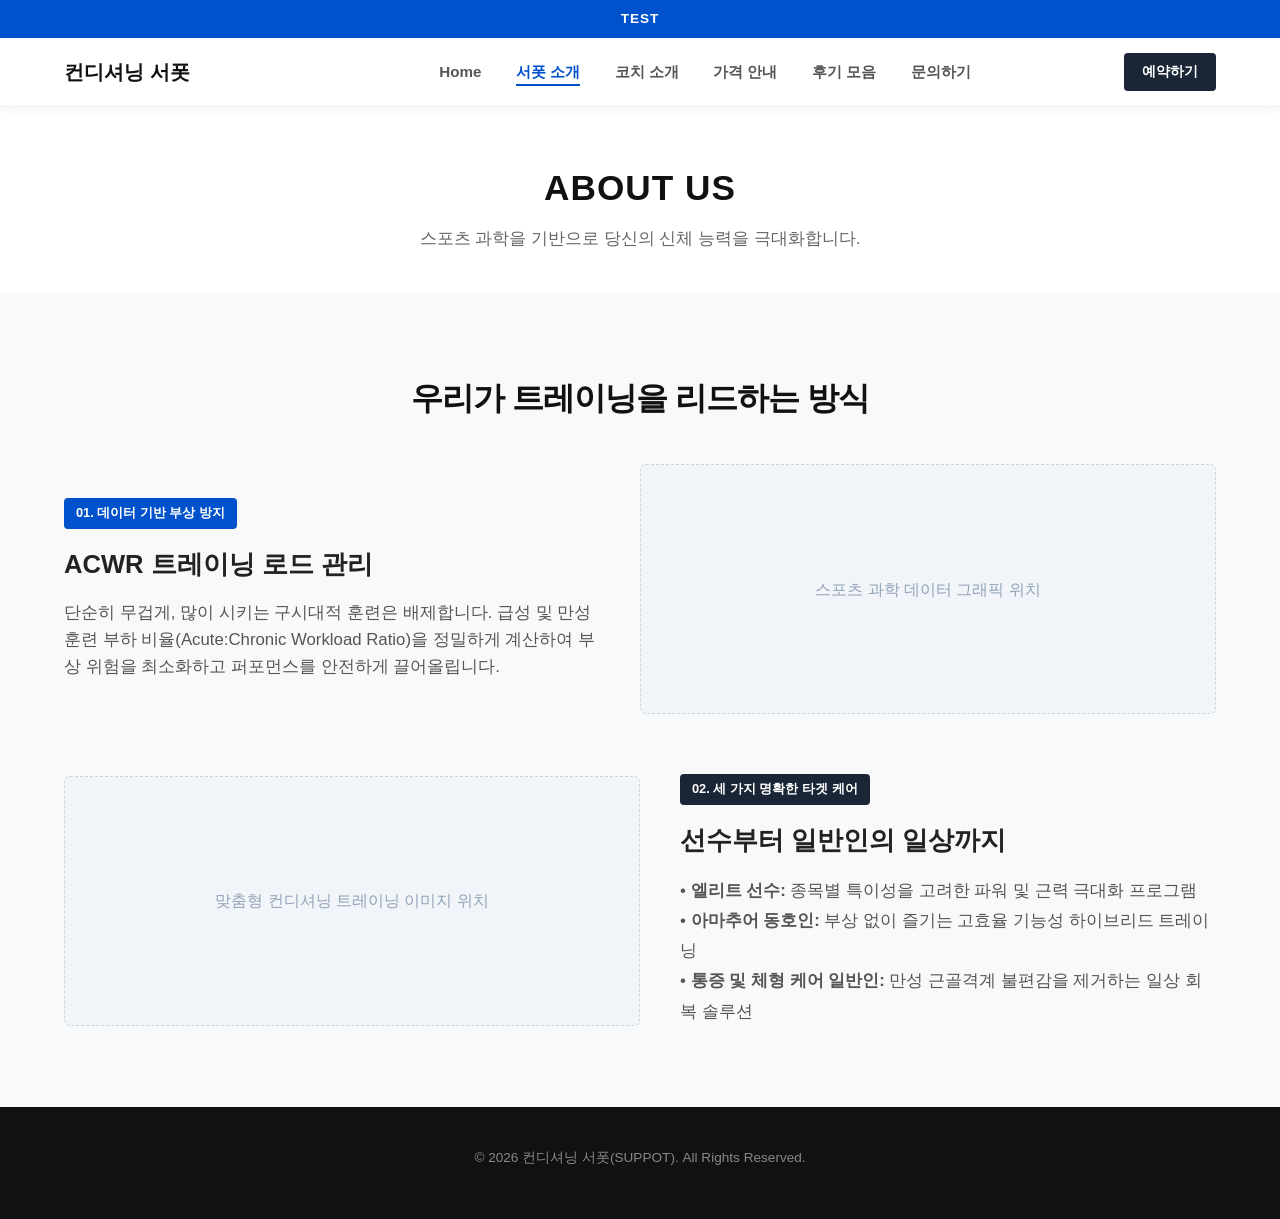
==== pages/about.html @ f38323c4 "v.1 v1" ====
<!DOCTYPE html>
<html lang="ko">
<head>
    <meta charset="UTF-8">
    <meta name="viewport" content="width=device-width, initial-scale=1.0">
    <title>서폿 소개 | 컨디셔닝 서폿</title>
    <link rel="stylesheet" href="../css/style.css">
</head>
<body>

    <div class="fixed-top-area">
        <div class="top-slogan-banner">
            <div class="container text-center">
                <span>TEST</span>
            </div>
        </div>
        <header>
            <div class="header-container">
                <div class="logo"><a href="../index.html" style="text-decoration:none; color:#111;">컨디셔닝 서폿</a></div>
                <nav id="main-nav">
                    <ul>
                        <li><a href="../index.html">Home</a></li>
                        <li><a href="./about.html" class="active">서폿 소개</a></li>
                        <li><a href="./coach.html">코치 소개</a></li>
                        <li><a href="./pricing.html">가격 안내</a></li>
                        <li><a href="./reviews.html">후기 모음</a></li>
                        <li><a href="./contact.html">문의하기</a></li>
                    </ul>
                </nav>
                <div class="header-right-group">
                    <a href="./contact.html" class="btn-top-accent">예약하기</a>
                    <button class="menu-toggle-btn" id="menuToggle">
                        <span></span><span></span><span></span>
                    </button>
                </div>
            </div>
        </header>
    </div>

    <section class="sub-page-hero text-center">
        <div class="container">
            <h1 class="sub-title">ABOUT US</h1>
            <p class="sub-desc">스포츠 과학을 기반으로 당신의 신체 능력을 극대화합니다.</p>
        </div>
    </section>

    <section class="section-padding bg-light">
        <div class="container">
            <h2 class="section-title">우리가 트레이닝을 리드하는 방식</h2>
            <div class="grid-2" style="margin-bottom: 60px;">
                <div class="cert-text">
                    <span class="badge" style="background-color: #0052cc; color: white;">01. 데이터 기반 부상 방지</span>
                    <h3 style="font-size: 1.6rem; margin-bottom: 15px; font-weight:700;">ACWR 트레이닝 로드 관리</h3>
                    <p style="color:#555;">단순히 무겁게, 많이 시키는 구시대적 훈련은 배제합니다. 급성 및 만성 훈련 부하 비율(Acute:Chronic Workload Ratio)을 정밀하게 계산하여 부상 위험을 최소화하고 퍼포먼스를 안전하게 끌어올립니다.</p>
                </div>
                <div class="cert-image">
                    <div class="placeholder-img" style="height: 250px;">스포츠 과학 데이터 그래픽 위치</div>
                </div>
            </div>

            <div class="grid-2">
                <div class="cert-image">
                    <div class="placeholder-img" style="height: 250px;">맞춤형 컨디셔닝 트레이닝 이미지 위치</div>
                </div>
                <div class="cert-text" style="padding-left: 40px; padding-right: 0;">
                    <span class="badge" style="background-color: #1a2536; color: white;">02. 세 가지 명확한 타겟 케어</span>
                    <h3 style="font-size: 1.6rem; margin-bottom: 15px; font-weight:700;">선수부터 일반인의 일상까지</h3>
                    <p style="color:#555; line-height: 1.8;">
                        • <strong>엘리트 선수:</strong> 종목별 특이성을 고려한 파워 및 근력 극대화 프로그램<br>
                        • <strong>아마추어 동호인:</strong> 부상 없이 즐기는 고효율 기능성 하이브리드 트레이닝<br>
                        • <strong>통증 및 체형 케어 일반인:</strong> 만성 근골격계 불편감을 제거하는 일상 회복 솔루션
                    </p>
                </div>
            </div>
        </div>
    </section>

    <footer>
        <div class="container">
            <p>&copy; 2026 컨디셔닝 서폿(SUPPOT). All Rights Reserved.</p>
        </div>
    </footer>

    <script>
        const menuToggle = document.getElementById('menuToggle');
        const mainNav = document.getElementById('main-nav');
        menuToggle.addEventListener('click', () => {
            mainNav.classList.toggle('active');
            menuToggle.classList.toggle('open');
        });
    </script>
</body>
</html>
---- css/style.css ----
/* 기본 초기화 및 폰트 세팅 */
* {
  margin: 0;
  padding: 0;
  box-sizing: border-box;
  font-family: 'Noto Sans KR', sans-serif;
}

body {
  background-color: #ffffff;
  color: #222222;
  line-height: 1.6;
}

/* 공통 레이아웃 스타일 (일반 페이지용 1200px 복구) */
.container {
  width: 90%;
  max-width: 1200px;
  margin: 0 auto;
}

/* ⚡ 오직 코치 소개 페이지에만 대화면 1400px를 적용하여 웅장하게 확대 */
.coach-page .container {
  max-width: 1400px;
}

.text-center { text-align: center; }
.text-white { color: #ffffff; }
.section-padding { padding: 80px 0; }
.bg-light { background-color: #f8f9fa; }
.bg-accent { background-color: #1a2536; }

.section-title {
  text-align: center;
  font-size: 2rem;
  margin-bottom: 40px;
  font-weight: 700;
  letter-spacing: -1px;
  color: #111111;
}

/* ==========================================================================
   상단 영역 고정 헤더 구조 (PC 기본)
   ========================================================================== */
.fixed-top-area {
  position: fixed;
  top: 0; left: 0; width: 100%;
  z-index: 1000;
  box-shadow: 0 2px 10px rgba(0,0,0,0.05);
}

.top-slogan-banner {
  background-color: #0052cc;
  color: #ffffff;
  padding: 8px 0;
  font-size: 0.85rem;
  font-weight: 700;
  letter-spacing: 1px;
}

header {
  background-color: rgba(255, 255, 255, 0.98);
  backdrop-filter: blur(10px);
  padding: 15px 5%;
  border-bottom: 1px solid #eeeeee;
}

.header-container {
  max-width: 1400px;
  margin: 0 auto;
  display: table;
  width: 100%;
}

header .logo {
  display: table-cell;
  vertical-align: middle;
  width: 25%;
  color: #111111;
  font-size: 1.25rem;
  font-weight: 800;
  white-space: nowrap;
}

header nav {
  display: table-cell;
  vertical-align: middle;
  text-align: right;
  width: 55%;
}

header nav ul {
  display: inline-block;
  list-style: none;
}

header nav ul li {
  display: inline-block;
  margin: 0 15px;
}

header nav ul li a {
  color: #555555;
  text-decoration: none;
  font-size: 0.95rem;
  font-weight: 600;
  transition: color 0.3s;
}

header nav ul li a:hover, header nav ul li a.active {
  color: #0052cc;
  border-bottom: 2px solid #0052cc;
  padding-bottom: 4px;
}

.header-right-group {
  display: table-cell;
  vertical-align: middle;
  text-align: right;
  width: 20%;
  padding-left: 15px;
}

.btn-top-accent {
  display: inline-block;
  padding: 8px 18px;
  background-color: #1a2536;
  color: #ffffff;
  text-decoration: none;
  font-size: 0.85rem;
  font-weight: 600;
  border-radius: 4px;
  vertical-align: middle;
}

.menu-toggle-btn {
  display: none;
  background: none;
  border: none;
  cursor: pointer;
  vertical-align: middle;
  width: 24px;
  height: 18px;
  flex-direction: column;
  justify-content: space-between;
  margin-left: 15px;
}

.menu-toggle-btn span {
  display: block;
  width: 100%;
  height: 3px;
  background-color: #111111;
  border-radius: 2px;
  transition: all 0.3s;
}

/* ==========================================================================
   서브페이지 공통 상단 헤더 영역
   ========================================================================== */
.sub-page-hero {
  padding: 160px 0 40px 0;
  background-color: #ffffff;
}

.sub-title {
  font-size: 2.2rem;
  font-weight: 800;
  color: #111111;
  letter-spacing: 1px;
  margin-bottom: 10px;
}

.sub-desc {
  font-size: 1.05rem;
  color: #666666;
}

/* ==========================================================================
   ⚡ [가격 안내 페이지] 테이블 카드 디자인 시스템
   ========================================================================== */
.price-card-grid {
  display: grid;
  grid-template-columns: repeat(3, 1fr);
  gap: 30px;
  margin-top: 20px;
}

.price-card {
  background: #ffffff;
  border-radius: 16px;
  border: 1px solid #eef2f6;
  padding: 40px 30px;
  position: relative;
  box-shadow: 0 4px 20px rgba(0,0,0,0.02);
  transition: transform 0.3s, box-shadow 0.3s;
}

.price-card:hover {
  transform: translateY(-8px);
  box-shadow: 0 15px 35px rgba(0,0,0,0.08);
}

.price-card.featured {
  border: 2px solid #0052cc;
  box-shadow: 0 10px 30px rgba(0, 82, 204, 0.08);
}

.price-badge {
  position: absolute;
  top: -15px; left: 50%;
  transform: translateX(-50%);
  background: #0052cc;
  color: white;
  padding: 4px 16px;
  font-size: 0.75rem;
  font-weight: 700;
  border-radius: 20px;
  letter-spacing: 1px;
}

.price-header h3 {
  font-size: 1.25rem;
  font-weight: 800;
  margin-bottom: 15px;
  color: #111111;
}

.price-value {
  font-size: 2rem;
  font-weight: 800;
  color: #0052cc;
  margin-bottom: 30px;
  border-bottom: 1px solid #f1f5f9;
  padding-bottom: 20px;
}

.price-value span {
  font-size: 0.95rem;
  color: #888;
  font-weight: 500;
}

.price-body ul {
  list-style: none;
  margin-bottom: 35px;
}

.price-body ul li {
  font-size: 0.95rem;
  color: #555;
  margin-bottom: 12px;
  position: relative;
  padding-left: 18px;
}

.price-body ul li::before {
  content: "✓";
  position: absolute;
  left: 0; color: #0052cc;
  font-weight: bold;
}

.price-btn {
  display: block;
  text-align: center;
  background: #1a2536;
  color: white;
  padding: 12px;
  border-radius: 6px;
  text-decoration: none;
  font-weight: 700;
  font-size: 0.95rem;
  transition: background 0.3s;
}

.price-card.featured .price-btn {
  background: #0052cc;
}

.price-btn:hover {
  opacity: 0.9;
}

/* ==========================================================================
   ⚡ [문의하기 페이지] 폼 컨트롤 디자인 요소
   ========================================================================== */
.form-group {
  margin-bottom: 25px;
}

.form-group label {
  display: block;
  font-size: 0.9rem;
  font-weight: 700;
  margin-bottom: 8px;
  color: #333;
}

.form-group input, .form-group select, .form-group textarea {
  width: 100%;
  padding: 12px 16px;
  border: 1px solid #cbd5e1;
  border-radius: 6px;
  font-size: 0.95rem;
  color: #333;
  outline: none;
  transition: border-color 0.3s;
}

.form-group input:focus, .form-group select:focus, .form-group textarea:focus {
  border-color: #0052cc;
}

/* ==========================================================================
   ⚡ [2행 3열 격자] 코치 포스터 이미지 그리드 스타일
   ========================================================================== */
.coach-image-grid {
  display: grid;
  grid-template-columns: repeat(3, 1fr); /* 데스크톱 가로 3열 배치 고정 */
  gap: 30px;
  max-width: 1400px;
  margin: 0 auto;
  width: 100%;
}

.coach-image-card {
  background-color: #ffffff;
  border-radius: 16px;
  overflow: hidden;
  box-shadow: 0 4px 20px rgba(0, 0, 0, 0.04);
  border: 1px solid #eef2f6;
  cursor: pointer;
  transition: transform 0.3s ease, box-shadow 0.3s ease;
  max-width: 440px; /* 기존보다 카드의 전체 개별 면적을 약 16% 크게 조절 */
  width: 100%;
  margin: 0 auto; /* 반응형 1열 모드 시 자동 정중앙 정렬 */
}

.coach-image-card:hover {
  transform: translateY(-8px);
  box-shadow: 0 15px 35px rgba(0, 0, 0, 0.12);
}

.coach-poster-wrapper {
  position: relative;
  width: 100%;
  padding-top: 140%; /* 세로 포스터 규격 (1:1.4 세로 비율 최적화) */
}

.coach-poster-placeholder {
  position: absolute;
  top: 0; left: 0; width: 100%; height: 100%;
  background-color: #1a2536;
  color: #ffffff;
  display: flex;
  flex-direction: column;
  align-items: center;
  justify-content: center;
  padding: 20px;
  text-align: center;
}

.coach-poster-placeholder.recruiting {
  background-color: #f1f5f9;
  color: #475569;
  border: 2px dashed #cbd5e1;
}

.coach-poster-placeholder h3 {
  font-size: 1.4rem;
  font-weight: 800;
  margin-bottom: 10px;
}

.coach-poster-placeholder p {
  font-size: 0.95rem;
  opacity: 0.8;
}

.coach-poster-wrapper img {
  position: absolute;
  top: 0; left: 0; width: 100%; height: 100%;
  object-fit: cover;
}

/* ==========================================================================
   ⚡ [모달 팝업] 전체 화면 이미지 뷰어 라이트박스 데코레이션
   ========================================================================== */
.image-modal {
  display: none;
  position: fixed;
  z-index: 10000;
  left: 0; top: 0; width: 100%; height: 100%;
  background-color: rgba(11, 12, 16, 0.92);
  backdrop-filter: blur(8px);
  align-items: center;
  justify-content: center;
  opacity: 0;
  transition: opacity 0.3s ease;
}

.image-modal.show {
  display: flex;
  opacity: 1;
}

.modal-image-content {
  max-width: 90%;
  max-height: 85vh;
  border-radius: 8px;
  box-shadow: 0 10px 40px rgba(0,0,0,0.5);
  transform: scale(0.95);
  transition: transform 0.3s ease;
}

.image-modal.show .modal-image-content {
  transform: scale(1);
}

.modal-close-btn {
  position: absolute;
  top: 30px;
  right: 45px;
  color: #ffffff;
  font-size: 40px;
  font-weight: 300;
  cursor: pointer;
  transition: color 0.3s;
}

.modal-close-btn:hover {
  color: #0052cc;
}

/* ==========================================================================
   기존 메인 홈 구조용 섹션 스타일
   ========================================================================== */
#hero {
  height: 85vh;
  padding-top: 30vh;
  text-align: center;
  background-color: #ffffff;
}

.hero-content h1 {
  font-size: 3.2rem;
  font-weight: 800;
  line-height: 1.3;
  margin-bottom: 20px;
  color: #111111;
  letter-spacing: -1px;
}

.hero-content p {
  font-size: 1.4rem;
  color: #666666;
  margin-bottom: 40px;
}

.btn-main {
  display: inline-block;
  padding: 15px 40px;
  background-color: #1a2536;
  color: #ffffff;
  text-decoration: none;
  font-weight: 700;
  font-size: 1rem;
  border-radius: 30px;
  box-shadow: 0 4px 15px rgba(26,37,54,0.15);
}

.award-banner {
  background-color: #f8f9fa;
  border: 1px solid #e9ecef;
  padding: 40px;
  text-align: center;
  border-radius: 6px;
}

.award-banner h2 { font-size: 1.25rem; color: #1a2536; margin-bottom: 10px; font-weight: 700; }
.award-banner p { color: #666666; font-size: 1rem; }

.logo-grid { text-align: center; }
.logo-item {
  display: inline-block;
  background-color: #ffffff;
  border: 1px solid #e2e8f0;
  padding: 20px 30px;
  margin: 8px;
  min-width: 160px;
  text-align: center;
  font-size: 0.9rem;
  font-weight: 600;
  color: #777777;
  border-radius: 4px;
}

.grid-2 { display: table; width: 100%; }
.cert-text { display: table-cell; width: 50%; vertical-align: middle; padding-right: 40px; }
.cert-image { display: table-cell; width: 50%; vertical-align: middle; }

.badge {
  display: inline-block;
  padding: 5px 12px;
  background-color: #e2e8f0;
  color: #1a2536;
  font-size: 0.8rem;
  font-weight: 700;
  margin-bottom: 15px;
  border-radius: 4px;
}

.cert-text h2 { font-size: 2.2rem; line-height: 1.3; margin-bottom: 20px; font-weight: 800; }
.cert-text p { color: #555555; font-size: 1.05rem; }

.placeholder-img {
  background-color: #f1f5f9;
  height: 350px;
  display: flex;
  align-items: center;
  justify-content: center;
  color: #94a3b8;
  border: 1px dashed #cbd5e1;
  border-radius: 6px;
}

.leader-box {
  max-width: 850px;
  margin: 0 auto;
  background-color: #ffffff;
  border: 1px solid #e2e8f0;
  border-radius: 8px;
  overflow: hidden;
}

.placeholder-img-full {
  background-color: #edf2f7;
  height: 400px;
  display: flex;
  align-items: center;
  justify-content: center;
  color: #718096;
}

.leader-content { padding: 35px; }
.leader-content blockquote { font-size: 1.6rem; font-weight: 700; color: #1a2536; }

.stat-flex { text-align: center; }
.stat-item { display: inline-block; width: 30%; margin: 0 1.5%; }
.stat-item h3 { font-size: 1.1rem; color: #94a3b8; margin-bottom: 10px; }
.stat-item .number { font-size: 3.2rem; font-weight: 800; color: #ffffff; }

footer {
  background-color: #111111;
  color: #888888;
  padding: 40px 0;
  text-align: center;
  font-size: 0.85rem;
}
footer p { margin-bottom: 10px; }

/* ==========================================================================
   반응형 모바일 중단점 설정
   ========================================================================== */
@media screen and (max-width: 1024px) {
  header { padding: 12px 5%; position: relative; }
  .header-container { display: table; width: 100%; }
  header .logo { display: table-cell; vertical-align: middle; width: 40%; text-align: left; }
  
  .header-right-group { 
      display: table-cell; 
      vertical-align: middle; 
      width: 60%; 
      text-align: right; 
  }

  .menu-toggle-btn { display: inline-flex; }

  header nav {
      display: block;
      position: absolute;
      top: 100%; left: 0; width: 100%;
      max-height: 0; 
      overflow: hidden;
      transition: max-height 0.35s ease-out; 
      background-color: #ffffff;
      text-align: left;
      box-shadow: 0 10px 20px rgba(0,0,0,0.08); 
      border-top: 1px solid #eeeeee;
      z-index: 999;
  }

  header nav.active { max-height: 350px; padding: 10px 5%; }
  header nav ul { display: block; width: 100%; }
  header nav ul li { display: block; margin: 15px 0; }
  header nav ul li a { display: block; font-size: 1.05rem; }
  header nav ul li a:hover, header nav ul li a.active { border-bottom: none; color: #0052cc; }

  .menu-toggle-btn.open span:nth-child(1) { transform: rotate(45deg) translate(4px, 4px); }
  .menu-toggle-btn.open span:nth-child(2) { opacity: 0; }
  .menu-toggle-btn.open span:nth-child(3) { transform: rotate(-45deg) translate(5px, -5px); }

  /* 태블릿 환경(1024px 이하) 가로 2열 배치 보정 */
  .coach-image-grid { 
      grid-template-columns: repeat(2, 1fr); 
      gap: 25px; 
  }
  .coach-image-card {
      max-width: 340px; 
  }
  .price-card-grid { grid-template-columns: 1fr; gap: 25px; }
  .modal-close-btn { top: 20px; right: 25px; }

  .grid-2 { display: block; }
  .cert-text { display: block; width: 100%; padding-right: 0; margin-bottom: 30px; text-align: center; }
  .cert-image { display: block; width: 100%; }
  .hero-content h1 { font-size: 2.5rem; }
  .logo-item { display: inline-block; width: 45%; margin: 5px 2%; min-width: auto; }
}

@media screen and (max-width: 600px) {
  .sub-page-hero { padding: 130px 0 30px 0; }
  .sub-title { font-size: 1.8rem; }
  
  /* 모바일 환경(600px 이하) 가로 1열 배치 보정 */
  .coach-image-grid {
      grid-template-columns: 1fr;
      gap: 20px;
  }
  .coach-image-card {
      max-width: 320px; 
  }

  .hero-content h1 { font-size: 2rem; }
  .btn-main { width: 100%; text-align: center; }
  .logo-item { display: block; width: 100%; margin: 10px 0; }
  .stat-item { display: block; width: 100%; margin: 25px 0; }
}
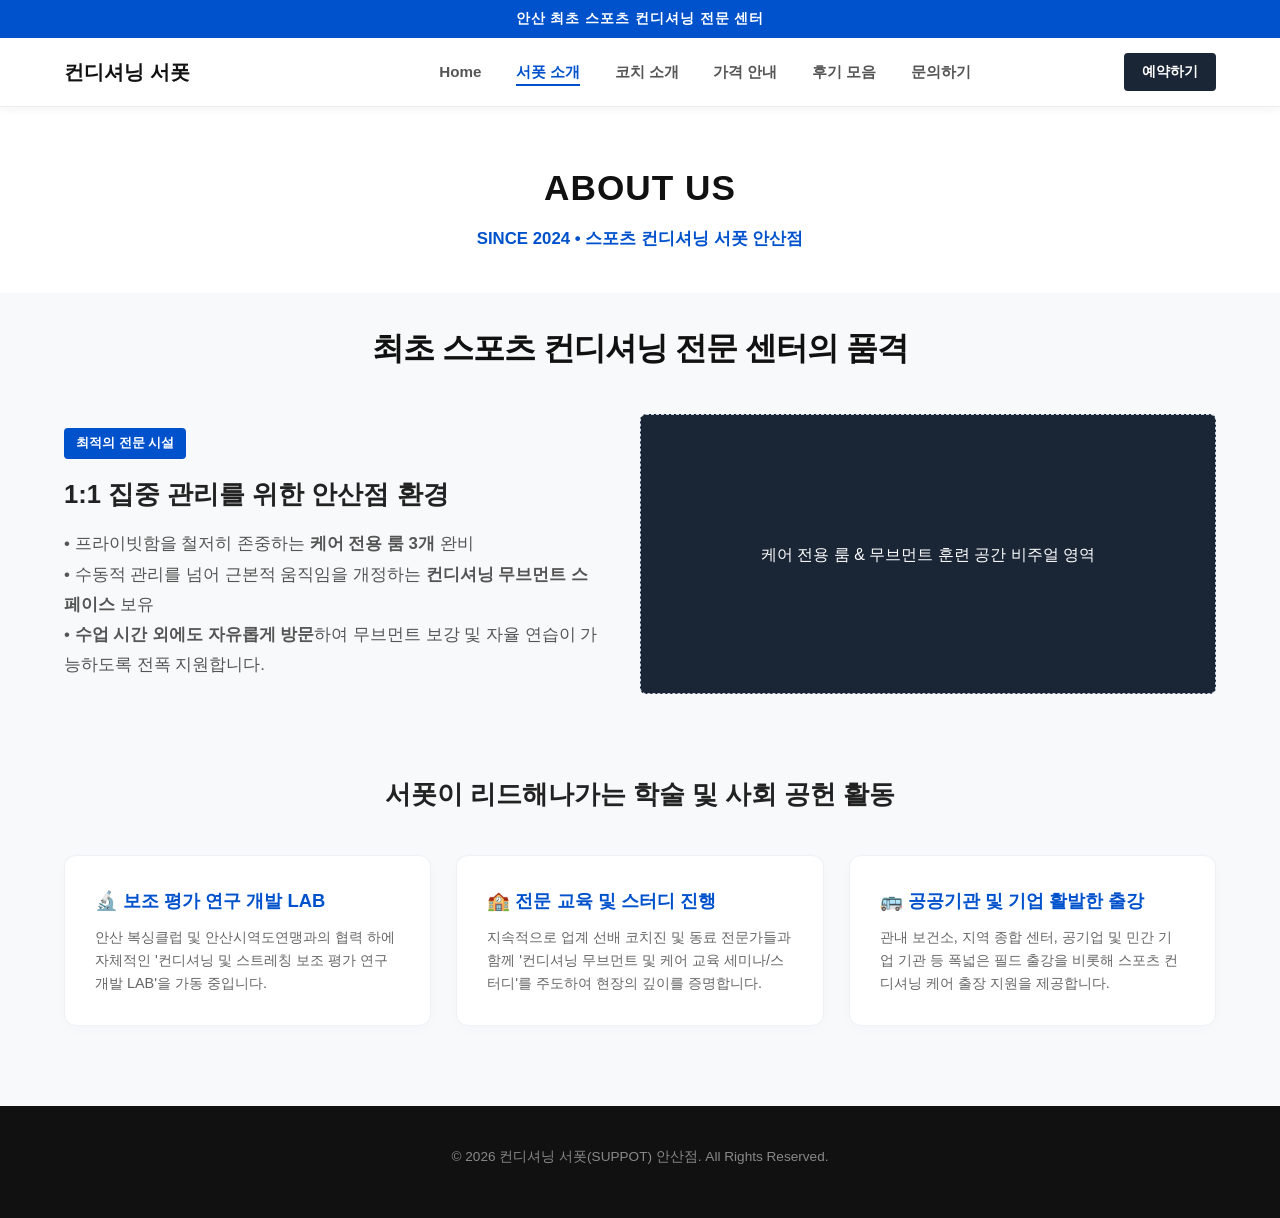
==== commit 3ea81261: "v2 v2" ====
--- a/pages/about.html
+++ b/pages/about.html
@@ -5,13 +5,28 @@
     <meta name="viewport" content="width=device-width, initial-scale=1.0">
     <title>서폿 소개 | 컨디셔닝 서폿</title>
     <link rel="stylesheet" href="../css/style.css">
+    <style>
+        .scope-card {
+            background-color: white;
+            padding: 30px;
+            border-radius: 12px;
+            box-shadow: 0 4px 15px rgba(0,0,0,0.02);
+            border: 1px solid #eef2f6;
+            transition: transform 0.3s;
+        }
+        .scope-card:hover {
+            transform: translateY(-5px);
+            box-shadow: 0 8px 25px rgba(0,0,0,0.06);
+        }
+    </style>
 </head>
 <body>
 
+    <!-- 고정 상단 영역 -->
     <div class="fixed-top-area">
         <div class="top-slogan-banner">
             <div class="container text-center">
-                <span>TEST</span>
+                <span>안산 최초 스포츠 컨디셔닝 전문 센터</span>
             </div>
         </div>
         <header>
@@ -37,47 +52,59 @@
         </header>
     </div>
 
+    <!-- 서브 히어로 -->
     <section class="sub-page-hero text-center">
         <div class="container">
             <h1 class="sub-title">ABOUT US</h1>
-            <p class="sub-desc">스포츠 과학을 기반으로 당신의 신체 능력을 극대화합니다.</p>
+            <p class="sub-desc" style="color: #0052cc; font-weight:700;">SINCE 2024 • 스포츠 컨디셔닝 서폿 안산점</p>
         </div>
     </section>
 
-    <section class="section-padding bg-light">
+    <!-- 시설 특징 및 가치관 -->
+    <section class="section-padding bg-light" style="padding-top: 30px;">
         <div class="container">
-            <h2 class="section-title">우리가 트레이닝을 리드하는 방식</h2>
+            <h2 class="section-title">최초 스포츠 컨디셔닝 전문 센터의 품격</h2>
+            
             <div class="grid-2" style="margin-bottom: 60px;">
                 <div class="cert-text">
-                    <span class="badge" style="background-color: #0052cc; color: white;">01. 데이터 기반 부상 방지</span>
-                    <h3 style="font-size: 1.6rem; margin-bottom: 15px; font-weight:700;">ACWR 트레이닝 로드 관리</h3>
-                    <p style="color:#555;">단순히 무겁게, 많이 시키는 구시대적 훈련은 배제합니다. 급성 및 만성 훈련 부하 비율(Acute:Chronic Workload Ratio)을 정밀하게 계산하여 부상 위험을 최소화하고 퍼포먼스를 안전하게 끌어올립니다.</p>
+                    <span class="badge" style="background-color: #0052cc; color: white;">최적의 전문 시설</span>
+                    <h3 style="font-size: 1.6rem; margin-bottom: 15px; font-weight:700;">1:1 집중 관리를 위한 안산점 환경</h3>
+                    <p style="color:#555; line-height: 1.8;">
+                        • 프라이빗함을 철저히 존중하는 <strong>케어 전용 룸 3개</strong> 완비<br>
+                        • 수동적 관리를 넘어 근본적 움직임을 개정하는 <strong>컨디셔닝 무브먼트 스페이스</strong> 보유<br>
+                        • <strong>수업 시간 외에도 자유롭게 방문</strong>하여 무브먼트 보강 및 자율 연습이 가능하도록 전폭 지원합니다.
+                    </p>
                 </div>
                 <div class="cert-image">
-                    <div class="placeholder-img" style="height: 250px;">스포츠 과학 데이터 그래픽 위치</div>
+                    <div class="placeholder-img" style="height: 280px; background-color: #1a2536; color: white;">
+                        케어 전용 룸 & 무브먼트 훈련 공간 비주얼 영역
+                    </div>
                 </div>
             </div>
 
-            <div class="grid-2">
-                <div class="cert-image">
-                    <div class="placeholder-img" style="height: 250px;">맞춤형 컨디셔닝 트레이닝 이미지 위치</div>
+            <!-- 비즈니스 활동 범주 -->
+            <h3 class="text-center" style="font-size: 1.6rem; font-weight:800; margin-top: 80px; margin-bottom: 40px;">서폿이 리드해나가는 학술 및 사회 공헌 활동</h3>
+            <div class="price-card-grid" style="grid-template-columns: repeat(3, 1fr); gap: 25px;">
+                <div class="scope-card">
+                    <h4 style="font-size: 1.15rem; font-weight:800; color:#0052cc; margin-bottom: 10px;">🔬 보조 평가 연구 개발 LAB</h4>
+                    <p style="font-size: 0.9rem; color:#666; line-height: 1.6;">안산 복싱클럽 및 안산시역도연맹과의 협력 하에 자체적인 '컨디셔닝 및 스트레칭 보조 평가 연구 개발 LAB'을 가동 중입니다.</p>
                 </div>
-                <div class="cert-text" style="padding-left: 40px; padding-right: 0;">
-                    <span class="badge" style="background-color: #1a2536; color: white;">02. 세 가지 명확한 타겟 케어</span>
-                    <h3 style="font-size: 1.6rem; margin-bottom: 15px; font-weight:700;">선수부터 일반인의 일상까지</h3>
-                    <p style="color:#555; line-height: 1.8;">
-                        • <strong>엘리트 선수:</strong> 종목별 특이성을 고려한 파워 및 근력 극대화 프로그램<br>
-                        • <strong>아마추어 동호인:</strong> 부상 없이 즐기는 고효율 기능성 하이브리드 트레이닝<br>
-                        • <strong>통증 및 체형 케어 일반인:</strong> 만성 근골격계 불편감을 제거하는 일상 회복 솔루션
-                    </p>
+                <div class="scope-card">
+                    <h4 style="font-size: 1.15rem; font-weight:800; color:#0052cc; margin-bottom: 10px;">🏫 전문 교육 및 스터디 진행</h4>
+                    <p style="font-size: 0.9rem; color:#666; line-height: 1.6;">지속적으로 업계 선배 코치진 및 동료 전문가들과 함께 '컨디셔닝 무브먼트 및 케어 교육 세미나/스터디'를 주도하여 현장의 깊이를 증명합니다.</p>
+                </div>
+                <div class="scope-card">
+                    <h4 style="font-size: 1.15rem; font-weight:800; color:#0052cc; margin-bottom: 10px;">🚌 공공기관 및 기업 활발한 출강</h4>
+                    <p style="font-size: 0.9rem; color:#666; line-height: 1.6;">관내 보건소, 지역 종합 센터, 공기업 및 민간 기업 기관 등 폭넓은 필드 출강을 비롯해 스포츠 컨디셔닝 케어 출장 지원을 제공합니다.</p>
                 </div>
             </div>
+
         </div>
     </section>
 
     <footer>
         <div class="container">
-            <p>&copy; 2026 컨디셔닝 서폿(SUPPOT). All Rights Reserved.</p>
+            <p>&copy; 2026 컨디셔닝 서폿(SUPPOT) 안산점. All Rights Reserved.</p>
         </div>
     </footer>
 
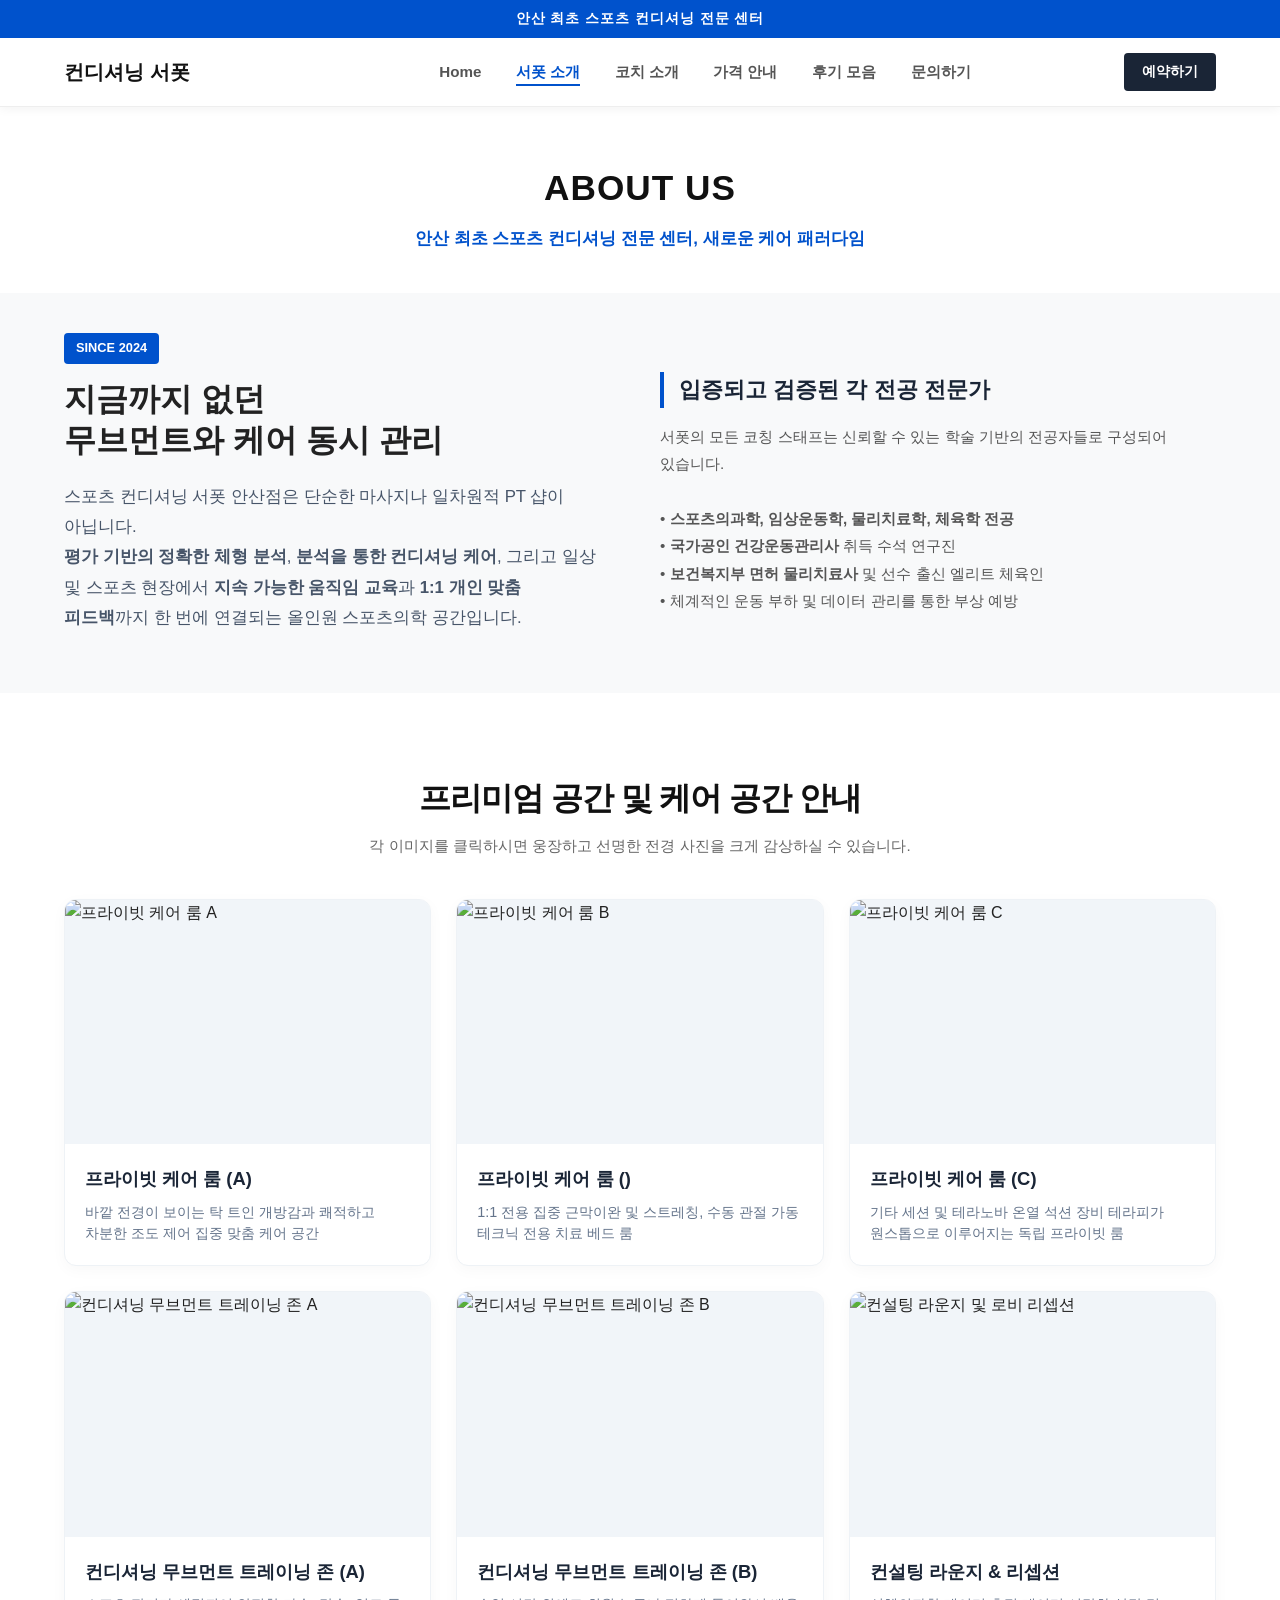
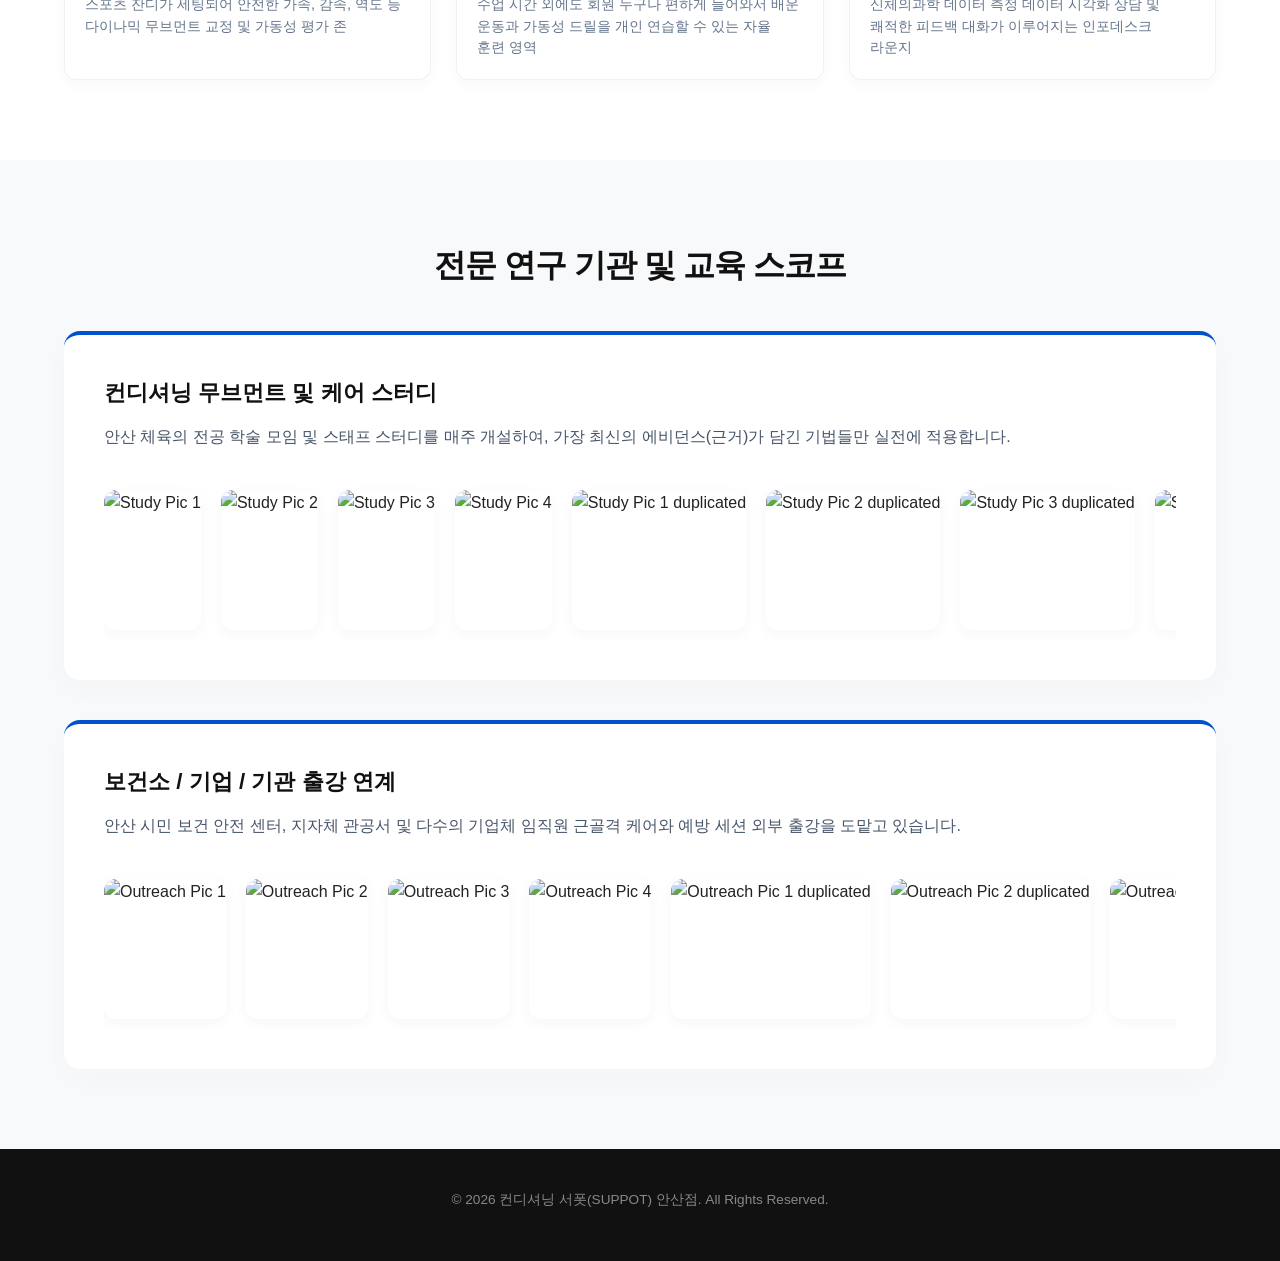
==== commit 941e8298: "V3 V3" ====
--- a/pages/about.html
+++ b/pages/about.html
@@ -4,29 +4,179 @@
     <meta charset="UTF-8">
     <meta name="viewport" content="width=device-width, initial-scale=1.0">
     <title>서폿 소개 | 컨디셔닝 서폿</title>
+    <!-- 상위 폴더 탈출 후 소문자 css 폴더 내 style.css 로드 -->
     <link rel="stylesheet" href="../css/style.css">
     <style>
-        .scope-card {
-            background-color: white;
-            padding: 30px;
+        /* 시설 갤러리 전용 프리미엄 그리드 스타일 */
+        .facility-grid {
+            display: grid;
+            grid-template-columns: repeat(3, 1fr);
+            gap: 25px;
+            margin-top: 30px;
+        }
+
+        .facility-card {
+            background-color: #ffffff;
             border-radius: 12px;
-            box-shadow: 0 4px 15px rgba(0,0,0,0.02);
+            overflow: hidden;
+            box-shadow: 0 4px 15px rgba(0, 0, 0, 0.03);
             border: 1px solid #eef2f6;
+            cursor: pointer;
+            transition: transform 0.3s ease, box-shadow 0.3s ease;
+        }
+
+        .facility-card:hover {
+            transform: translateY(-5px);
+            box-shadow: 0 10px 25px rgba(0, 82, 204, 0.08);
+        }
+
+        .facility-img-wrapper {
+            position: relative;
+            width: 100%;
+            padding-top: 67%; /* 3:2 비율의 정갈한 풍경 사진 비율 고정 */
+            background-color: #f1f5f9;
+            overflow: hidden;
+        }
+
+        .facility-img-wrapper img {
+            position: absolute;
+            top: 0; left: 0; width: 100%; height: 100%;
+            object-fit: cover;
+            transition: transform 0.5s ease;
+        }
+
+        .facility-card:hover .facility-img-wrapper img {
+            transform: scale(1.05); /* 마우스 올렸을 때 부드러운 확대 */
+        }
+
+        .facility-info {
+            padding: 20px;
+        }
+
+        .facility-info h4 {
+            font-size: 1.15rem;
+            font-weight: 800;
+            color: #1a2536;
+            margin-bottom: 8px;
+        }
+
+        .facility-info p {
+            font-size: 0.9rem;
+            color: #64748b;
+            line-height: 1.5;
+        }
+
+        /* 💡 위아래 세로 배치를 위한 정렬 스타일 (폭을 100% 다 쓰게 변경) */
+        .scope-grid-two {
+            display: grid;
+            grid-template-columns: 1fr; /* 세로 1열로 변경하여 위아래 정렬 */
+            gap: 40px; /* 위아래 간격 넓힘 */
+            margin-top: 40px;
+            width: 100%;
+            max-width: 100%;
+        }
+
+        .scope-item-premium {
+            background: #ffffff;
+            padding: 40px; /* 여백을 넓혀서 시원하게 만듦 */
+            border-radius: 16px;
+            border-top: 4px solid #0052cc;
+            box-shadow: 0 10px 30px rgba(0,0,0,0.02);
+            display: flex;
+            flex-direction: column;
+            justify-content: space-between;
+            /* 💡 가로로 무한히 늘어나며 화면 밖으로 탈출하는 스크롤 버그 원천 봉쇄 */
+            width: 100%;
+            max-width: 100%;
+            overflow: hidden; 
+            min-width: 0;
+        }
+
+        .scope-item-premium h4 {
+            font-size: 1.4rem; /* 제목도 큼직하게 강조 */
+            font-weight: 800;
+            color: #111111;
+            margin-bottom: 12px;
+        }
+
+        .scope-item-premium p {
+            font-size: 1rem; /* 가독성을 위해 본문 폰트 업 */
+            color: #475569;
+            line-height: 1.7;
+            margin-bottom: 30px;
+        }
+
+        /* 무한 정밀 슬라이더 프레임 (회색 테두리를 없애고 카드 배경과 일체화) */
+        .marquee-container {
+            width: 100%;
+            max-width: 100%;
+            overflow: hidden;
+            position: relative;
+            background-color: transparent; /* 카드 배경(#ffffff)과 완전히 일치하도록 투명으로 변경 */
+            padding: 10px 0; /* 슬라이더 패딩을 카드 규격에 맞춰 정돈 */
+        }
+
+        /* 슬라이딩 트랙 레일 */
+        .marquee-track {
+            display: flex;
+            width: max-content;
+            animation: marqueeEffect 30s linear infinite; /* 천천히 롤링 */
+        }
+
+        .marquee-track img {
+            height: 140px; /* 이미지 크기 큼직하게 유지 */
+            width: auto;
+            border-radius: 12px;
+            margin-right: 20px;
+            object-fit: cover;
+            box-shadow: 0 4px 15px rgba(0,0,0,0.04);
+            cursor: pointer;
             transition: transform 0.3s;
         }
-        .scope-card:hover {
-            transform: translateY(-5px);
-            box-shadow: 0 8px 25px rgba(0,0,0,0.06);
+
+        .marquee-track img:hover {
+            transform: scale(1.03);
+        }
+
+        /* 끊김 현상 없는 자연스러운 흐름을 위한 CSS Keyframes 루프 애니메이션 */
+        @keyframes marqueeEffect {
+            0% {
+                transform: translate3d(0, 0, 0);
+            }
+            100% {
+                /* 전체 가식 이미지 세트가 한 사이클 돌았을 때 정확히 절반 지점(-50%)으로 튕김현상 없이 리턴 */
+                transform: translate3d(-50%, 0, 0);
+            }
+        }
+
+        /* 반응형 뷰포트 조절 */
+        @media screen and (max-width: 1024px) {
+            .facility-grid {
+                grid-template-columns: repeat(2, 1fr);
+                gap: 20px;
+            }
+        }
+
+        @media screen and (max-width: 600px) {
+            .facility-grid {
+                grid-template-columns: 1fr;
+            }
+            .scope-item-premium {
+                padding: 25px 20px;
+            }
+            .marquee-track img {
+                height: 100px;
+            }
         }
     </style>
 </head>
-<body>
+<body class="about-page">
 
     <!-- 고정 상단 영역 -->
     <div class="fixed-top-area">
         <div class="top-slogan-banner">
             <div class="container text-center">
-                <span>안산 최초 스포츠 컨디셔닝 전문 센터</span>
+                <span>안산 최초 스포츠 컨디셔닝 전문 센터 </span>
             </div>
         </div>
         <header>
@@ -56,51 +206,186 @@
     <section class="sub-page-hero text-center">
         <div class="container">
             <h1 class="sub-title">ABOUT US</h1>
-            <p class="sub-desc" style="color: #0052cc; font-weight:700;">SINCE 2024 • 스포츠 컨디셔닝 서폿 안산점</p>
+            <p class="sub-desc" style="color: #0052cc; font-weight: 700;">안산 최초 스포츠 컨디셔닝 전문 센터, 새로운 케어 패러다임</p>
         </div>
     </section>
 
-    <!-- 시설 특징 및 가치관 -->
-    <section class="section-padding bg-light" style="padding-top: 30px;">
+    <!-- 1. 브랜드 핵심 소개 -->
+    <section class="section-padding bg-light" style="padding-top: 40px; padding-bottom: 40px;">
         <div class="container">
-            <h2 class="section-title">최초 스포츠 컨디셔닝 전문 센터의 품격</h2>
+            <div class="grid-2">
+                <div class="cert-text">
+                    <span class="badge" style="background-color: #0052cc; color: white;">SINCE 2024</span>
+                    <h2 style="font-size: 2rem; font-weight: 800; line-height: 1.3; margin-bottom: 20px;">
+                        지금까지 없던<br>무브먼트와 케어 동시 관리
+                    </h2>
+                    <p style="color:#475569; font-size: 1.05rem; line-height: 1.8; margin-bottom: 20px;">
+                        스포츠 컨디셔닝 서폿 안산점은 단순한 마사지나 일차원적 PT 샵이 아닙니다.<br>
+                        <strong>평가 기반의 정확한 체형 분석</strong>, <strong>분석을 통한 컨디셔닝 케어</strong>, 그리고 일상 및 스포츠 현장에서 <strong>지속 가능한 움직임 교육</strong>과 <strong>1:1 개인 맞춤 피드백</strong>까지 한 번에 연결되는 올인원 스포츠의학 공간입니다.
+                    </p>
+                </div>
+                <div class="cert-text" style="padding-left: 20px;">
+                    <h3 style="font-size: 1.4rem; font-weight: 800; color: #1a2536; margin-bottom: 15px; border-left: 4px solid #0052cc; padding-left: 15px;">
+                        입증되고 검증된 각 전공 전문가
+                    </h3>
+                    <p style="color: #555555; line-height: 1.8; font-size: 0.95rem;">
+                        서폿의 모든 코칭 스태프는 신뢰할 수 있는 학술 기반의 전공자들로 구성되어 있습니다.<br><br>
+                        • <strong>스포츠의과학, 임상운동학, 물리치료학, 체육학 전공</strong><br>
+                        • <strong>국가공인 건강운동관리사</strong> 취득 수석 연구진<br>
+                        • <strong>보건복지부 면허 물리치료사</strong> 및 선수 출신 엘리트 체육인<br>
+                        • 체계적인 운동 부하 및 데이터 관리를 통한 부상 예방
+                    </p>
+                </div>
+            </div>
+        </div>
+    </section>
+
+    <!-- 2. 실제 센터 시설 소개 갤러리 (사진 6장 매칭) -->
+    <section class="section-padding">
+        <div class="container">
+            <h2 class="section-title">프리미엄 공간 및 케어 공간 안내</h2>
+            <p style="text-align: center; color: #666; margin-top: -30px; margin-bottom: 40px; font-size: 0.95rem;">
+                각 이미지를 클릭하시면 웅장하고 선명한 전경 사진을 크게 감상하실 수 있습니다.
+            </p>
             
-            <div class="grid-2" style="margin-bottom: 60px;">
-                <div class="cert-text">
-                    <span class="badge" style="background-color: #0052cc; color: white;">최적의 전문 시설</span>
-                    <h3 style="font-size: 1.6rem; margin-bottom: 15px; font-weight:700;">1:1 집중 관리를 위한 안산점 환경</h3>
-                    <p style="color:#555; line-height: 1.8;">
-                        • 프라이빗함을 철저히 존중하는 <strong>케어 전용 룸 3개</strong> 완비<br>
-                        • 수동적 관리를 넘어 근본적 움직임을 개정하는 <strong>컨디셔닝 무브먼트 스페이스</strong> 보유<br>
-                        • <strong>수업 시간 외에도 자유롭게 방문</strong>하여 무브먼트 보강 및 자율 연습이 가능하도록 전폭 지원합니다.
-                    </p>
-                </div>
-                <div class="cert-image">
-                    <div class="placeholder-img" style="height: 280px; background-color: #1a2536; color: white;">
-                        케어 전용 룸 & 무브먼트 훈련 공간 비주얼 영역
-                    </div>
-                </div>
+            <div class="facility-grid">
+                
+                <!-- 이미지 1: center (1).jpg -->
+                <div class="facility-card" onclick="openGalleryModal('../assets/center (2).jpg')">
+                    <div class="facility-img-wrapper">
+                        <img src="../assets/center (2).jpg" alt="프라이빗 케어 룸 A">
+                    </div>
+                    <div class="facility-info">
+                        <h4>프라이빗 케어 룸 (A)</h4>
+                        <p>바깥 전경이 보이는 탁 트인 개방감과 쾌적하고 차분한 조도 제어 집중 맞춤 케어 공간</p>
+                    </div>
+                </div>
+
+                <!-- 이미지 2: center (2).jpg -->
+               <div class="facility-card" onclick="openGalleryModal('../assets/center (1).jpg')">
+                    <div class="facility-img-wrapper">
+                        <img src="../assets/center (1).jpg" alt="프라이빗 케어 룸 B">
+                    </div>
+                    <div class="facility-info">
+                        <h4>프라이빗 케어 룸 ()</h4>
+                        <p>1:1 전용 집중 근막이완 및 스트레칭, 수동 관절 가동 테크닉 전용 치료 베드 룸</p>
+                    </div>
+                </div>
+
+                <!-- 이미지 3: center (3).jpg -->
+                <div class="facility-card" onclick="openGalleryModal('../assets/center (3).jpg')">
+                    <div class="facility-img-wrapper">
+                        <img src="../assets/center (3).jpg" alt="프라이빗 케어 룸 C">
+                    </div>
+                    <div class="facility-info">
+                        <h4>프라이빗 케어 룸 (C)</h4>
+                        <p>기타 세션 및 테라노바 온열 석션 장비 테라피가 원스톱으로 이루어지는 독립 프라이빗 룸</p>
+                    </div>
+                </div>
+
+                <!-- 이미지 4: center (4).jpg -->
+                <div class="facility-card" onclick="openGalleryModal('../assets/center (4).jpg')">
+                    <div class="facility-img-wrapper">
+                        <img src="../assets/center (4).jpg" alt="컨디셔닝 무브먼트 트레이닝 존 A">
+                    </div>
+                    <div class="facility-info">
+                        <h4>컨디셔닝 무브먼트 트레이닝 존 (A)</h4>
+                        <p>스포츠 잔디가 세팅되어 안전한 가속, 감속, 역도 등 다이나믹 무브먼트 교정 및 가동성 평가 존</p>
+                    </div>
+                </div>
+
+                <!-- 이미지 5: center (5).jpg -->
+                <div class="facility-card" onclick="openGalleryModal('../assets/center (5).jpg')">
+                    <div class="facility-img-wrapper">
+                        <img src="../assets/center (5).jpg" alt="컨디셔닝 무브먼트 트레이닝 존 B">
+                    </div>
+                    <div class="facility-info">
+                        <h4>컨디셔닝 무브먼트 트레이닝 존 (B)</h4>
+                        <p>수업 시간 외에도 회원 누구나 편하게 들어와서 배운 운동과 가동성 드릴을 개인 연습할 수 있는 자율 훈련 영역</p>
+                    </div>
+                </div>
+
+                <!-- 이미지 6: center (6).jpg -->
+                <div class="facility-card" onclick="openGalleryModal('../assets/center (6).jpg')">
+                    <div class="facility-img-wrapper">
+                        <img src="../assets/center (6).jpg" alt="컨설팅 라운지 및 로비 리셉션">
+                    </div>
+                    <div class="facility-info">
+                        <h4>컨설팅 라운지 & 리셉션</h4>
+                        <p>신체의과학 데이터 측정 데이터 시각화 상담 및 쾌적한 피드백 대화가 이루어지는 인포데스크 라운지</p>
+                    </div>
+                </div>
+
             </div>
-
-            <!-- 비즈니스 활동 범주 -->
-            <h3 class="text-center" style="font-size: 1.6rem; font-weight:800; margin-top: 80px; margin-bottom: 40px;">서폿이 리드해나가는 학술 및 사회 공헌 활동</h3>
-            <div class="price-card-grid" style="grid-template-columns: repeat(3, 1fr); gap: 25px;">
-                <div class="scope-card">
-                    <h4 style="font-size: 1.15rem; font-weight:800; color:#0052cc; margin-bottom: 10px;">🔬 보조 평가 연구 개발 LAB</h4>
-                    <p style="font-size: 0.9rem; color:#666; line-height: 1.6;">안산 복싱클럽 및 안산시역도연맹과의 협력 하에 자체적인 '컨디셔닝 및 스트레칭 보조 평가 연구 개발 LAB'을 가동 중입니다.</p>
-                </div>
-                <div class="scope-card">
-                    <h4 style="font-size: 1.15rem; font-weight:800; color:#0052cc; margin-bottom: 10px;">🏫 전문 교육 및 스터디 진행</h4>
-                    <p style="font-size: 0.9rem; color:#666; line-height: 1.6;">지속적으로 업계 선배 코치진 및 동료 전문가들과 함께 '컨디셔닝 무브먼트 및 케어 교육 세미나/스터디'를 주도하여 현장의 깊이를 증명합니다.</p>
-                </div>
-                <div class="scope-card">
-                    <h4 style="font-size: 1.15rem; font-weight:800; color:#0052cc; margin-bottom: 10px;">🚌 공공기관 및 기업 활발한 출강</h4>
-                    <p style="font-size: 0.9rem; color:#666; line-height: 1.6;">관내 보건소, 지역 종합 센터, 공기업 및 민간 기업 기관 등 폭넓은 필드 출강을 비롯해 스포츠 컨디셔닝 케어 출장 지원을 제공합니다.</p>
-                </div>
+        </div>
+    </section>
+
+    <!-- 3. 센터 비즈니스 스코프 및 외부 협력 사업 -->
+    <section class="section-padding bg-light" style="overflow: hidden;">
+        <div class="container">
+            <h2 class="section-title">전문 연구 기관 및 교육 스코프</h2>
+            
+            <div class="scope-grid-two">
+                
+                <!-- 상단 카드: 컨디셔닝 무브먼트 및 케어 스터디 -->
+                <div class="scope-item-premium">
+                    <div>
+                        <h4>컨디셔닝 무브먼트 및 케어 스터디</h4>
+                        <p>안산 체육의 전공 학술 모임 및 스태프 스터디를 매주 개설하여, 가장 최신의 에비던스(근거)가 담긴 기법들만 실전에 적용합니다.</p>
+                    </div>
+                    
+                    <!-- 무한 롤링 슬라이딩 트랙 (대표 이미지를 롤링) -->
+                    <div class="marquee-container">
+                        <div class="marquee-track">
+                            <!-- 1번 이미지 세트 -->
+                            <img src="../assets/center (4).jpg" alt="Study Pic 1" onclick="openGalleryModal('../assets/center (4).jpg')">
+                            <img src="../assets/center (5).jpg" alt="Study Pic 2" onclick="openGalleryModal('../assets/center (5).jpg')">
+                            <img src="../assets/center (6).jpg" alt="Study Pic 3" onclick="openGalleryModal('../assets/center (6).jpg')">
+                            <img src="../assets/center (1).jpg" alt="Study Pic 4" onclick="openGalleryModal('../assets/center (1).jpg')">
+                            <!-- 💡 [수정완료] 무한 슬라이드를 위한 복제 세트에도 동일한 onclick 및 자막 속성 완벽 추가 -->
+                            <img src="../assets/center (4).jpg" alt="Study Pic 1 duplicated" onclick="openGalleryModal('../assets/center (4).jpg')">
+                            <img src="../assets/center (5).jpg" alt="Study Pic 2 duplicated" onclick="openGalleryModal('../assets/center (5).jpg')">
+                            <img src="../assets/center (6).jpg" alt="Study Pic 3 duplicated" onclick="openGalleryModal('../assets/center (6).jpg')">
+                            <img src="../assets/center (1).jpg" alt="Study Pic 4 duplicated" onclick="openGalleryModal('../assets/center (1).jpg')">
+                        </div>
+                    </div>
+                </div>
+
+                <!-- 하단 카드: 보건소 / 기업 / 기관 출강 연계 -->
+                <div class="scope-item-premium">
+                    <div>
+                        <h4>보건소 / 기업 / 기관 출강 연계</h4>
+                        <p>안산 시민 보건 안전 센터, 지자체 관공서 및 다수의 기업체 임직원 근골격 케어와 예방 세션 외부 출강을 도맡고 있습니다.</p>
+                    </div>
+                    
+                    <!-- 무한 롤링 슬라이딩 트랙 -->
+                    <div class="marquee-container">
+                        <div class="marquee-track">
+                            <!-- 2번 이미지 세트 -->
+                            <img src="../assets/center (2).jpg" alt="Outreach Pic 1" onclick="openGalleryModal('../assets/center (2).jpg')">
+                            <img src="../assets/center (3).jpg" alt="Outreach Pic 2" onclick="openGalleryModal('../assets/center (3).jpg')">
+                            <img src="../assets/center (5).jpg" alt="Outreach Pic 3" onclick="openGalleryModal('../assets/center (5).jpg')">
+                            <img src="../assets/center (6).jpg" alt="Outreach Pic 4" onclick="openGalleryModal('../assets/center (6).jpg')">
+                            <!-- 💡 [수정완료] 무한 슬라이드를 위한 복제 세트에도 동일한 onclick 및 자막 속성 완벽 추가 -->
+                            <img src="../assets/center (2).jpg" alt="Outreach Pic 1 duplicated" onclick="openGalleryModal('../assets/center (2).jpg')">
+                            <img src="../assets/center (3).jpg" alt="Outreach Pic 2 duplicated" onclick="openGalleryModal('../assets/center (3).jpg')">
+                            <img src="../assets/center (5).jpg" alt="Outreach Pic 3 duplicated" onclick="openGalleryModal('../assets/center (5).jpg')">
+                            <img src="../assets/center (6).jpg" alt="Outreach Pic 4 duplicated" onclick="openGalleryModal('../assets/center (6).jpg')">
+                        </div>
+                    </div>
+                </div>
+
             </div>
-
         </div>
     </section>
+
+    <!-- 사진 확대용 인터랙티브 라이트박스 팝업 모달 -->
+    <div id="galleryModal" class="image-modal" onclick="closeGalleryModal()">
+        <span class="modal-close-btn">&times;</span>
+        <img class="modal-image-content" id="galleryModalImg" alt="확대 전경 이미지">
+        <!-- 이미지 설명 자막 바 -->
+        <div id="galleryCaption" style="color: #fff; text-align: center; margin-top: 15px; font-weight: 700; font-size: 1.1rem; text-shadow: 0 2px 4px rgba(0,0,0,0.8);"></div>
+    </div>
 
     <footer>
         <div class="container">
@@ -108,6 +393,7 @@
         </div>
     </footer>
 
+    <!-- 모바일 메뉴 및 갤러리 뷰어 제어 통합 스크립트 -->
     <script>
         const menuToggle = document.getElementById('menuToggle');
         const mainNav = document.getElementById('main-nav');
@@ -115,6 +401,23 @@
             mainNav.classList.toggle('active');
             menuToggle.classList.toggle('open');
         });
+
+        // 💡 갤러리 팝업 활성화 함수
+        function openGalleryModal(imgSrc, captionText) {
+            const modal = document.getElementById('galleryModal');
+            const modalImg = document.getElementById('galleryModalImg');
+            const caption = document.getElementById('galleryCaption');
+            
+            modal.classList.add('show');
+            modalImg.src = imgSrc;
+            caption.innerText = captionText || "";
+        }
+
+        // 갤러리 팝업 비활성화 함수
+        function closeGalleryModal() {
+            const modal = document.getElementById('galleryModal');
+            modal.classList.remove('show');
+        }
     </script>
 </body>
-</html>+</html>
--- a/css/style.css
+++ b/css/style.css
@@ -4,6 +4,9 @@
   padding: 0;
   box-sizing: border-box;
   font-family: 'Noto Sans KR', sans-serif;
+  /* ⚡ 한글 줄바꿈 최적화 및 레이아웃 깨짐 방지 */
+  word-break: keep-all;
+  overflow-wrap: break-word;
 }
 
 body {
@@ -317,7 +320,7 @@
    ========================================================================== */
 .coach-image-grid {
   display: grid;
-  grid-template-columns: repeat(3, 1fr); /* 데스크톱 가로 3열 배치 고정 */
+  grid-template-columns: repeat(3, 1fr);
   gap: 30px;
   max-width: 1400px;
   margin: 0 auto;
@@ -332,9 +335,9 @@
   border: 1px solid #eef2f6;
   cursor: pointer;
   transition: transform 0.3s ease, box-shadow 0.3s ease;
-  max-width: 440px; /* 기존보다 카드의 전체 개별 면적을 약 16% 크게 조절 */
+  max-width: 440px;
   width: 100%;
-  margin: 0 auto; /* 반응형 1열 모드 시 자동 정중앙 정렬 */
+  margin: 0 auto;
 }
 
 .coach-image-card:hover {
@@ -345,7 +348,7 @@
 .coach-poster-wrapper {
   position: relative;
   width: 100%;
-  padding-top: 140%; /* 세로 포스터 규격 (1:1.4 세로 비율 최적화) */
+  padding-top: 140%;
 }
 
 .coach-poster-placeholder {
@@ -601,7 +604,6 @@
   .menu-toggle-btn.open span:nth-child(2) { opacity: 0; }
   .menu-toggle-btn.open span:nth-child(3) { transform: rotate(-45deg) translate(5px, -5px); }
 
-  /* 태블릿 환경(1024px 이하) 가로 2열 배치 보정 */
   .coach-image-grid { 
       grid-template-columns: repeat(2, 1fr); 
       gap: 25px; 
@@ -623,7 +625,6 @@
   .sub-page-hero { padding: 130px 0 30px 0; }
   .sub-title { font-size: 1.8rem; }
   
-  /* 모바일 환경(600px 이하) 가로 1열 배치 보정 */
   .coach-image-grid {
       grid-template-columns: 1fr;
       gap: 20px;
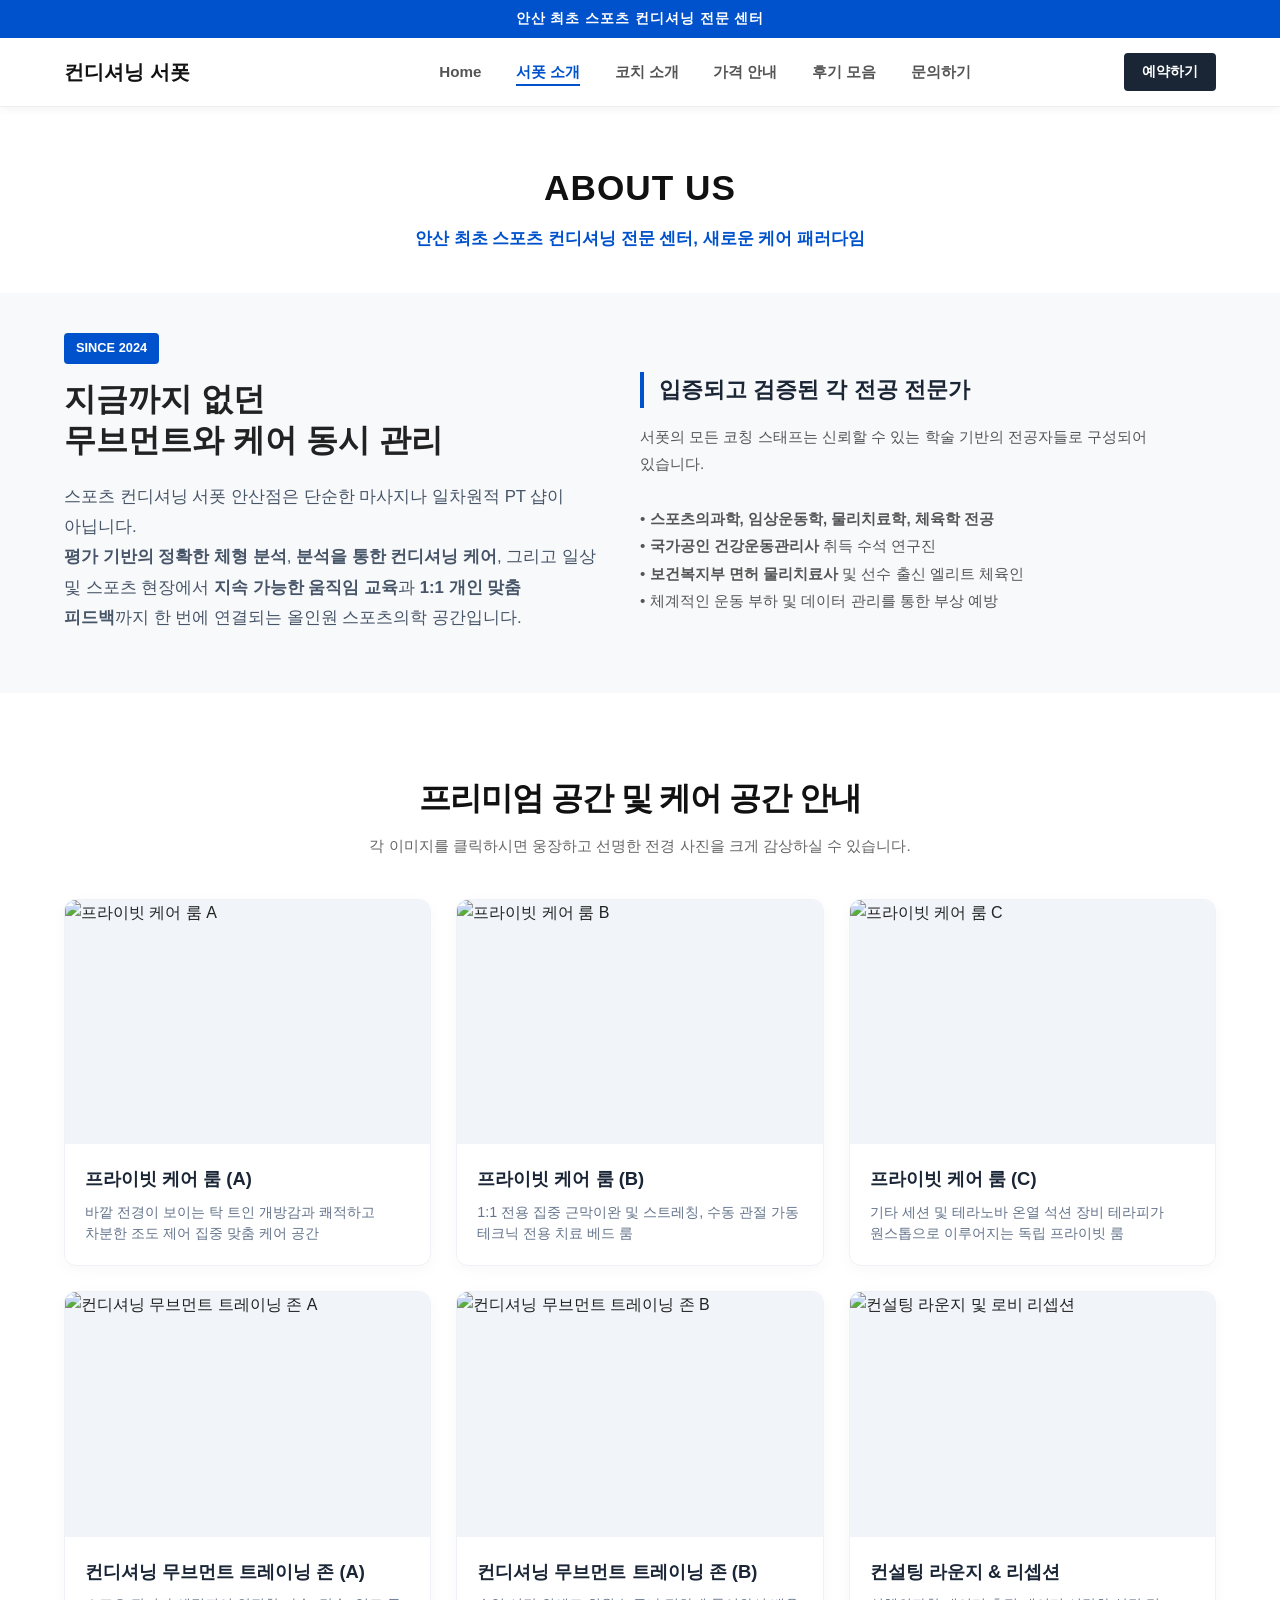
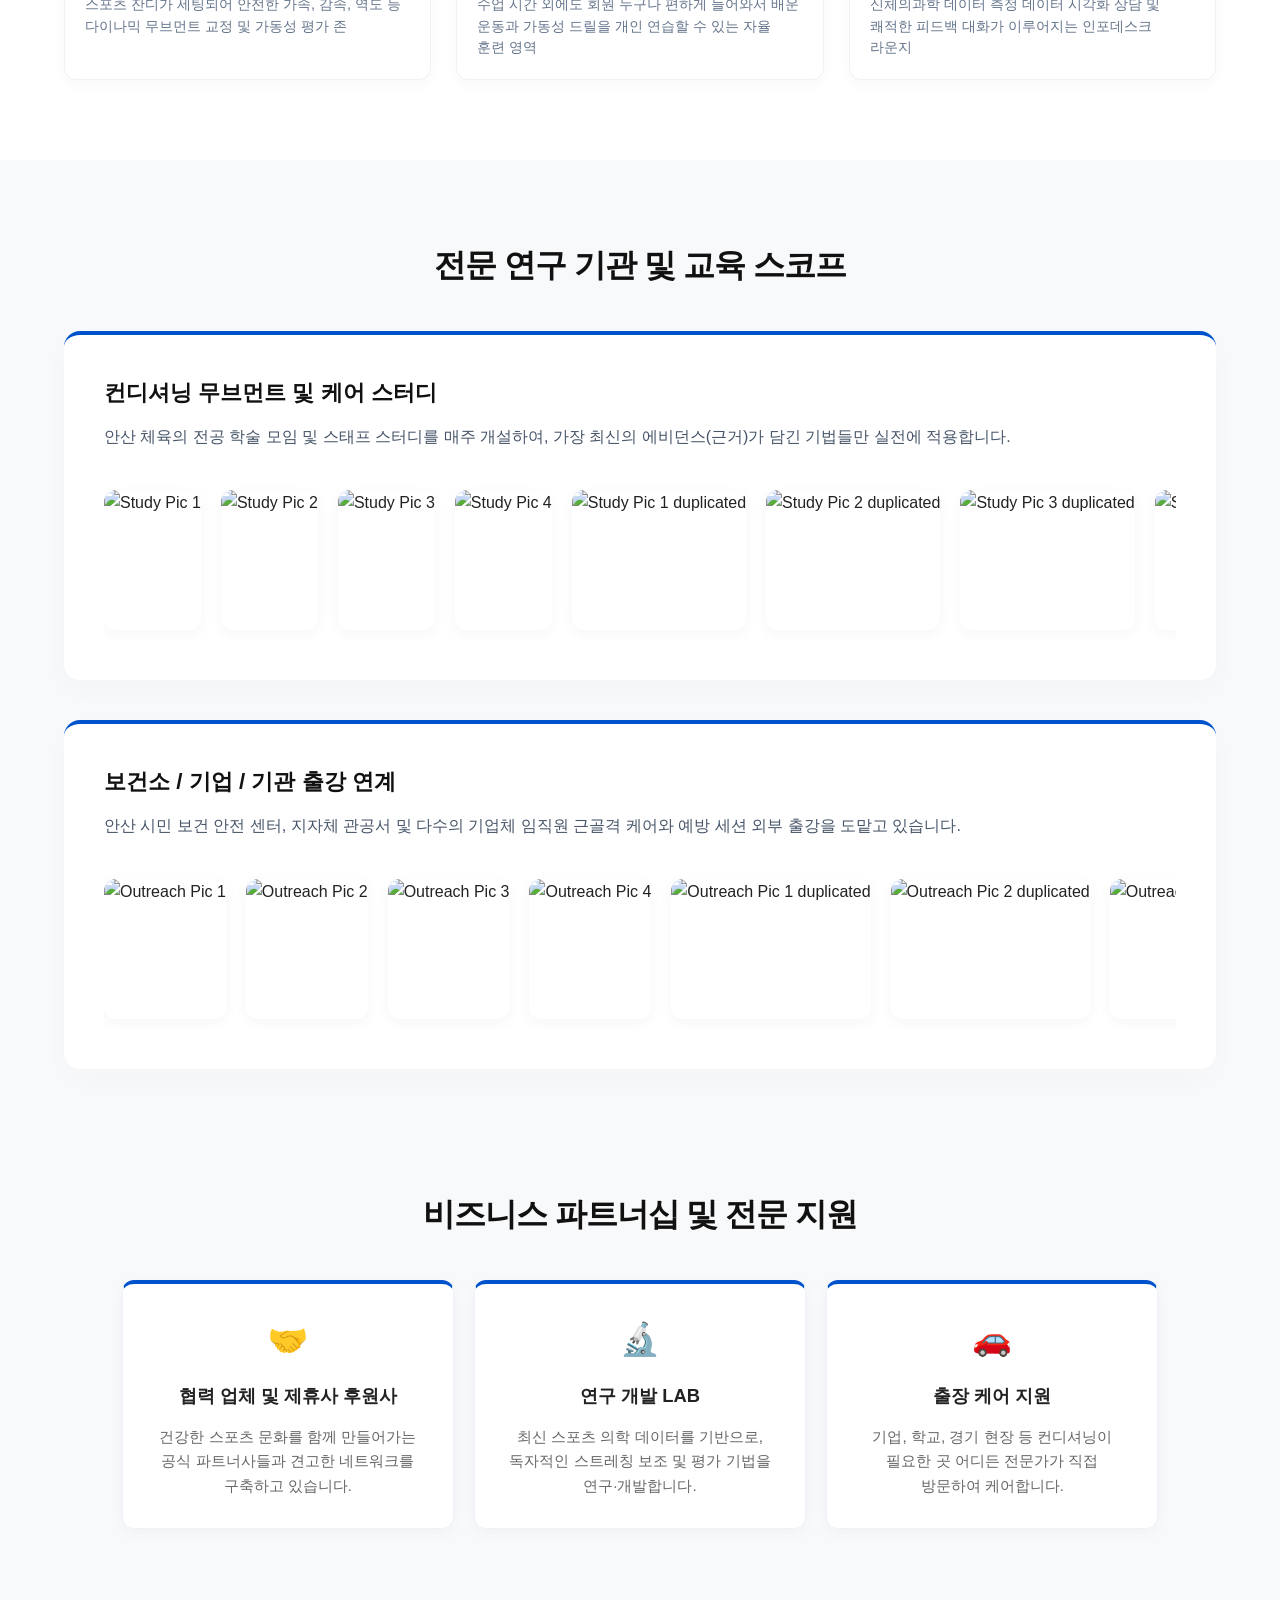
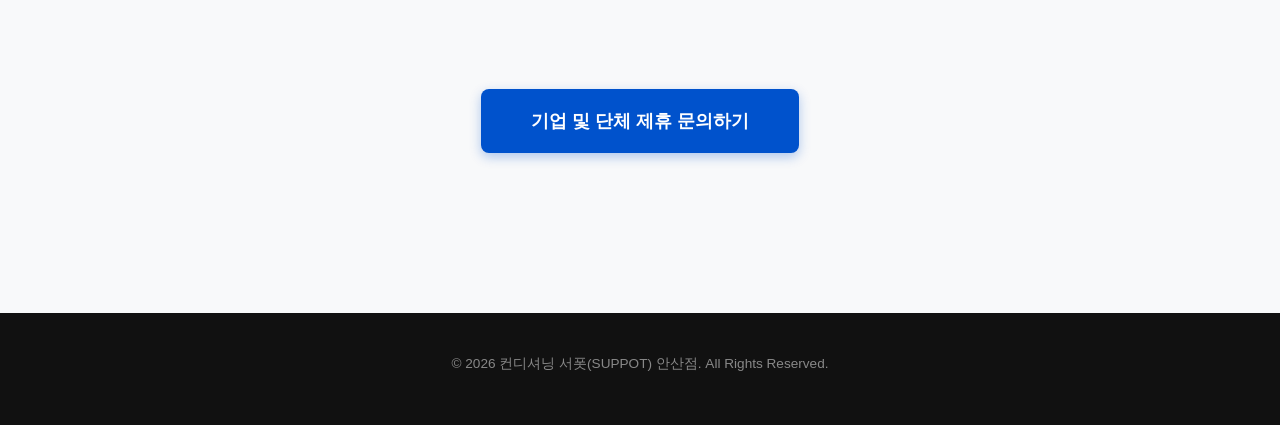
==== commit a4de8e77: "v4 v4" ====
--- a/pages/about.html
+++ b/pages/about.html
@@ -193,7 +193,7 @@
                     </ul>
                 </nav>
                 <div class="header-right-group">
-                    <a href="./contact.html" class="btn-top-accent">예약하기</a>
+                    <a href="https://map.naver.com/p/search/%EC%95%88%EC%82%B0%20%EC%84%9C%ED%8F%BF/place/1297992851?placePath=/ticket?bk_query=%EC%95%88%EC%82%B0%20%EC%84%9C%ED%8F%BF&from=map&fromPanelNum=2&timestamp=202606231609&locale=ko&svcName=map_pcv5&searchText=%EC%95%88%EC%82%B0%20%EC%84%9C%ED%8F%BF&entry=pll&fromNxList=true&filterType=%EC%97%85%EC%B2%B4&bk_query=%EC%95%88%EC%82%B0%20%EC%84%9C%ED%8F%BF&searchType=place&c=13.53,0,0,0,dh" class="btn-top-accent">예약하기</a>
                     <button class="menu-toggle-btn" id="menuToggle">
                         <span></span><span></span><span></span>
                     </button>
@@ -224,7 +224,7 @@
                         <strong>평가 기반의 정확한 체형 분석</strong>, <strong>분석을 통한 컨디셔닝 케어</strong>, 그리고 일상 및 스포츠 현장에서 <strong>지속 가능한 움직임 교육</strong>과 <strong>1:1 개인 맞춤 피드백</strong>까지 한 번에 연결되는 올인원 스포츠의학 공간입니다.
                     </p>
                 </div>
-                <div class="cert-text" style="padding-left: 20px;">
+                <div class="cert-text" style="padding-left: 0px;">
                     <h3 style="font-size: 1.4rem; font-weight: 800; color: #1a2536; margin-bottom: 15px; border-left: 4px solid #0052cc; padding-left: 15px;">
                         입증되고 검증된 각 전공 전문가
                     </h3>
@@ -267,7 +267,7 @@
                         <img src="../assets/center (1).jpg" alt="프라이빗 케어 룸 B">
                     </div>
                     <div class="facility-info">
-                        <h4>프라이빗 케어 룸 ()</h4>
+                        <h4>프라이빗 케어 룸 (B)</h4>
                         <p>1:1 전용 집중 근막이완 및 스트레칭, 수동 관절 가동 테크닉 전용 치료 베드 룸</p>
                     </div>
                 </div>
@@ -375,6 +375,41 @@
                     </div>
                 </div>
 
+
+                   <!-- [신규 추가] 협력 및 비즈니스 파트너십 섹션 -->
+        <section class="section-padding bg-light">
+            <div class="container">
+                <h2 class="section-title">비즈니스 파트너십 및 전문 지원</h2>
+                <div class="partnership-grid">
+                    
+                    <div class="facility-card" style="padding: 30px; text-align: center; border-top: 4px solid #0052cc;">
+                        <div style="font-size: 2rem; margin-bottom: 15px;">🤝</div>
+                        <h4 style="font-size: 1.15rem; font-weight: 800; margin-bottom: 15px;">협력 업체 및 제휴사 후원사</h4>
+                        <p style="color: #666; font-size: 0.95rem; line-height: 1.6;">건강한 스포츠 문화를 함께 만들어가는 공식 파트너사들과 견고한 네트워크를 구축하고 있습니다.</p>
+                    </div>
+
+                    <div class="facility-card" style="padding: 30px; text-align: center; border-top: 4px solid #0052cc;">
+                        <div style="font-size: 2rem; margin-bottom: 15px;">🔬</div>
+                        <h4 style="font-size: 1.15rem; font-weight: 800; margin-bottom: 15px;">연구 개발 LAB</h4>
+                        <p style="color: #666; font-size: 0.95rem; line-height: 1.6;">최신 스포츠 의학 데이터를 기반으로, 독자적인 스트레칭 보조 및 평가 기법을 연구·개발합니다.</p>
+                    </div>
+
+                    <div class="facility-card" style="padding: 30px; text-align: center; border-top: 4px solid #0052cc;">
+                        <div style="font-size: 2rem; margin-bottom: 15px;">🚗</div>
+                        <h4 style="font-size: 1.15rem; font-weight: 800; margin-bottom: 15px;">출장 케어 지원</h4>
+                        <p style="color: #666; font-size: 0.95rem; line-height: 1.6;">기업, 학교, 경기 현장 등 컨디셔닝이 필요한 곳 어디든 전문가가 직접 방문하여 케어합니다.</p>
+                    </div>
+
+                </div>
+            </div>
+        </section>
+
+            <!-- 제휴 문의 버튼 섹션 -->
+    <div style="text-align: center; margin: 40px 0 80px 0;">
+        <a href="./collaboration.html" style="background-color: #0052cc; color: #ffffff; padding: 18px 50px; border-radius: 8px; text-decoration: none; font-weight: 800; font-size: 1.1rem; display: inline-block; transition: background 0.3s; box-shadow: 0 4px 12px rgba(0,82,204,0.3);">기업 및 단체 제휴 문의하기</a>
+    </div>
+
+
             </div>
         </div>
     </section>
@@ -419,5 +454,22 @@
             modal.classList.remove('show');
         }
     </script>
+
+        
+        <!-- 반응형 스타일 추가 (about.html의 <style> 태그 안에 추가해주세요) -->
+        <style>
+            .partnership-grid {
+                display: grid;
+                grid-template-columns: repeat(3, 1fr);
+                gap: 20px;
+                margin-top: 30px;
+            }
+            @media screen and (max-width: 768px) {
+                .partnership-grid { grid-template-columns: 1fr; }
+            }
+        </style>
+    </section>
+
+
 </body>
 </html>
--- a/css/style.css
+++ b/css/style.css
@@ -637,4 +637,41 @@
   .btn-main { width: 100%; text-align: center; }
   .logo-item { display: block; width: 100%; margin: 10px 0; }
   .stat-item { display: block; width: 100%; margin: 25px 0; }
+}
+
+
+/* 기본 설정: 데스크탑 (4열) */
+.price-card-grid {
+    display: grid;
+    grid-template-columns: repeat(4, 1fr);
+    gap: 20px;
+}
+
+/* 태블릿 설정: 768px ~ 1024px (2열) */
+@media (max-width: 1024px) {
+    .price-card-grid {
+        grid-template-columns: repeat(2, 1fr);
+    }
+}
+
+/* 모바일 설정: 767px 이하 (1열) */
+@media (max-width: 767px) {
+    .price-card-grid {
+        grid-template-columns: 1fr;
+    }
+}
+
+
+/* 섹션의 위아래 여백을 거의 없앰 */
+#partners {
+    padding: 10px 0 !important; 
+}
+
+/* 이미지 가로폭 확장 */
+.partners-image {
+    width: 100%;
+    max-width: 130%; /* 기존보다 더 넓게 설정 */
+    height: 0 auto;
+    display: block;
+    margin: 0 auto;
 }
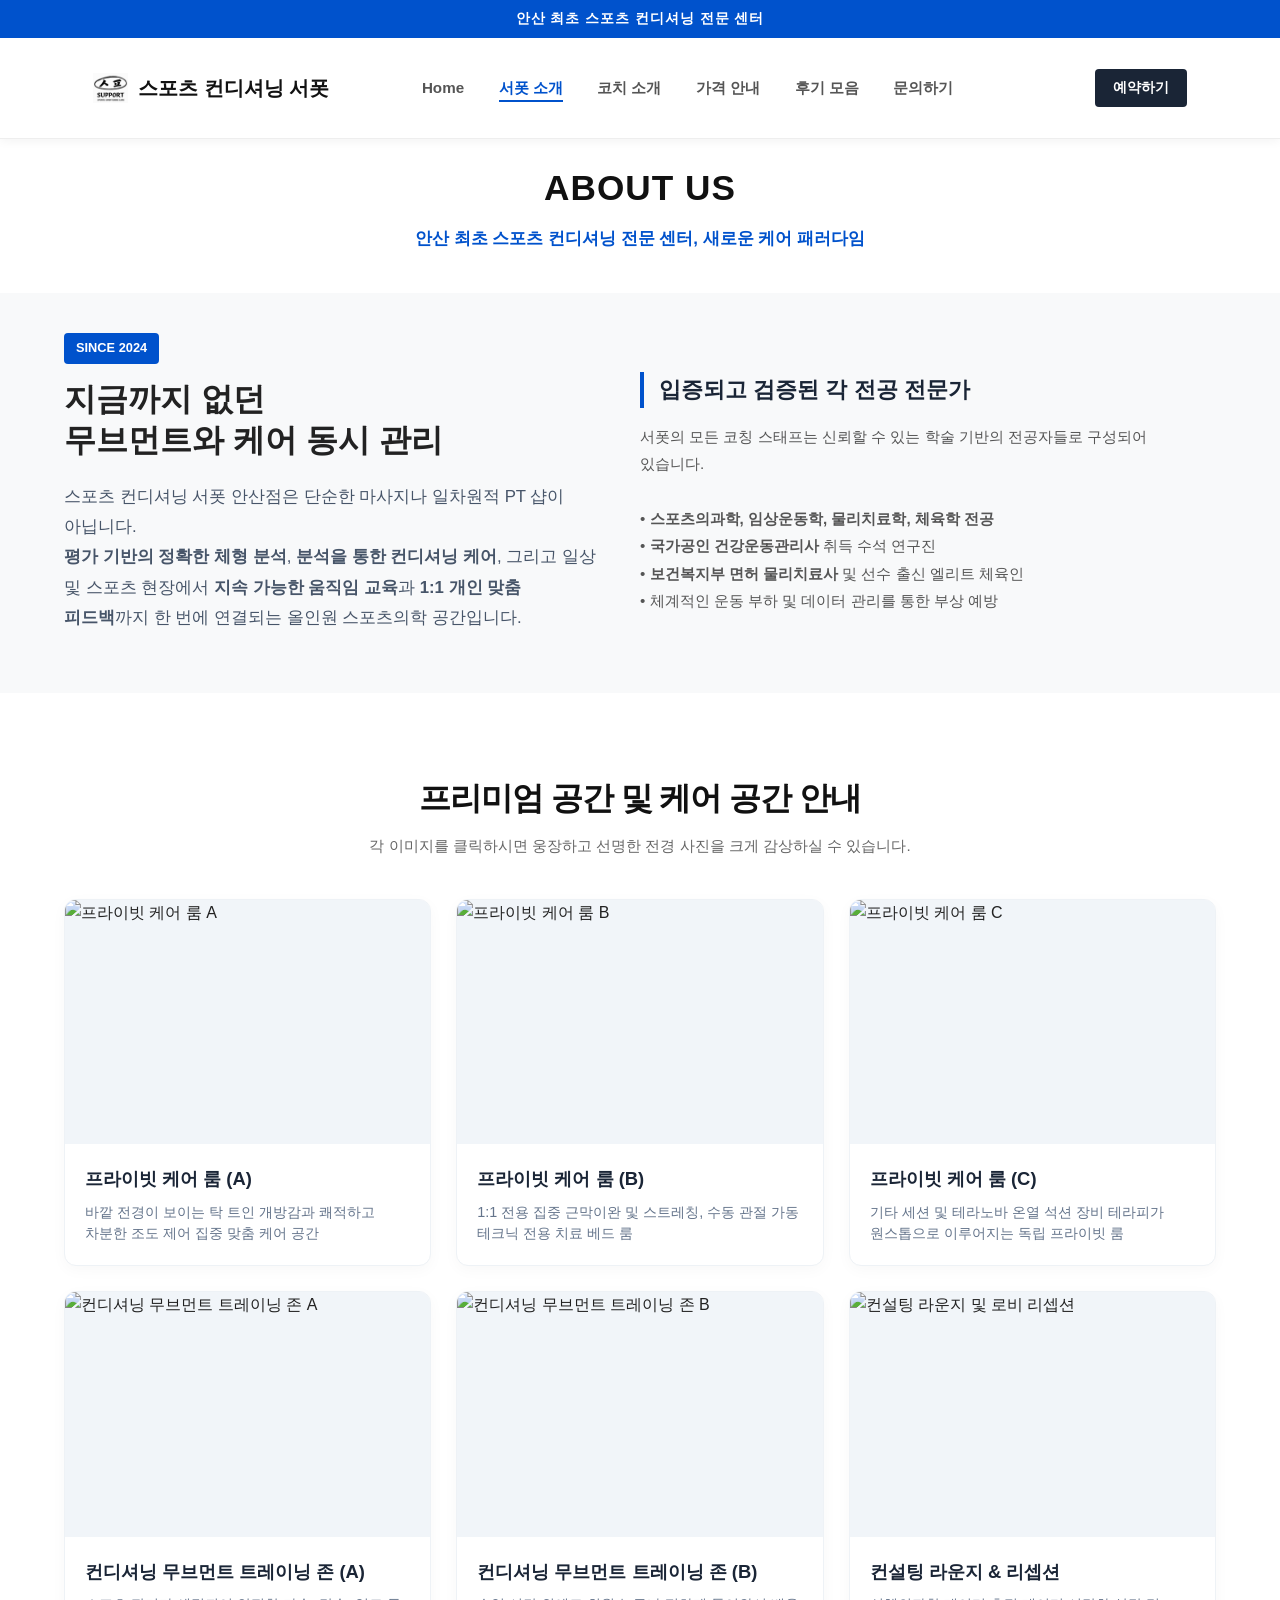
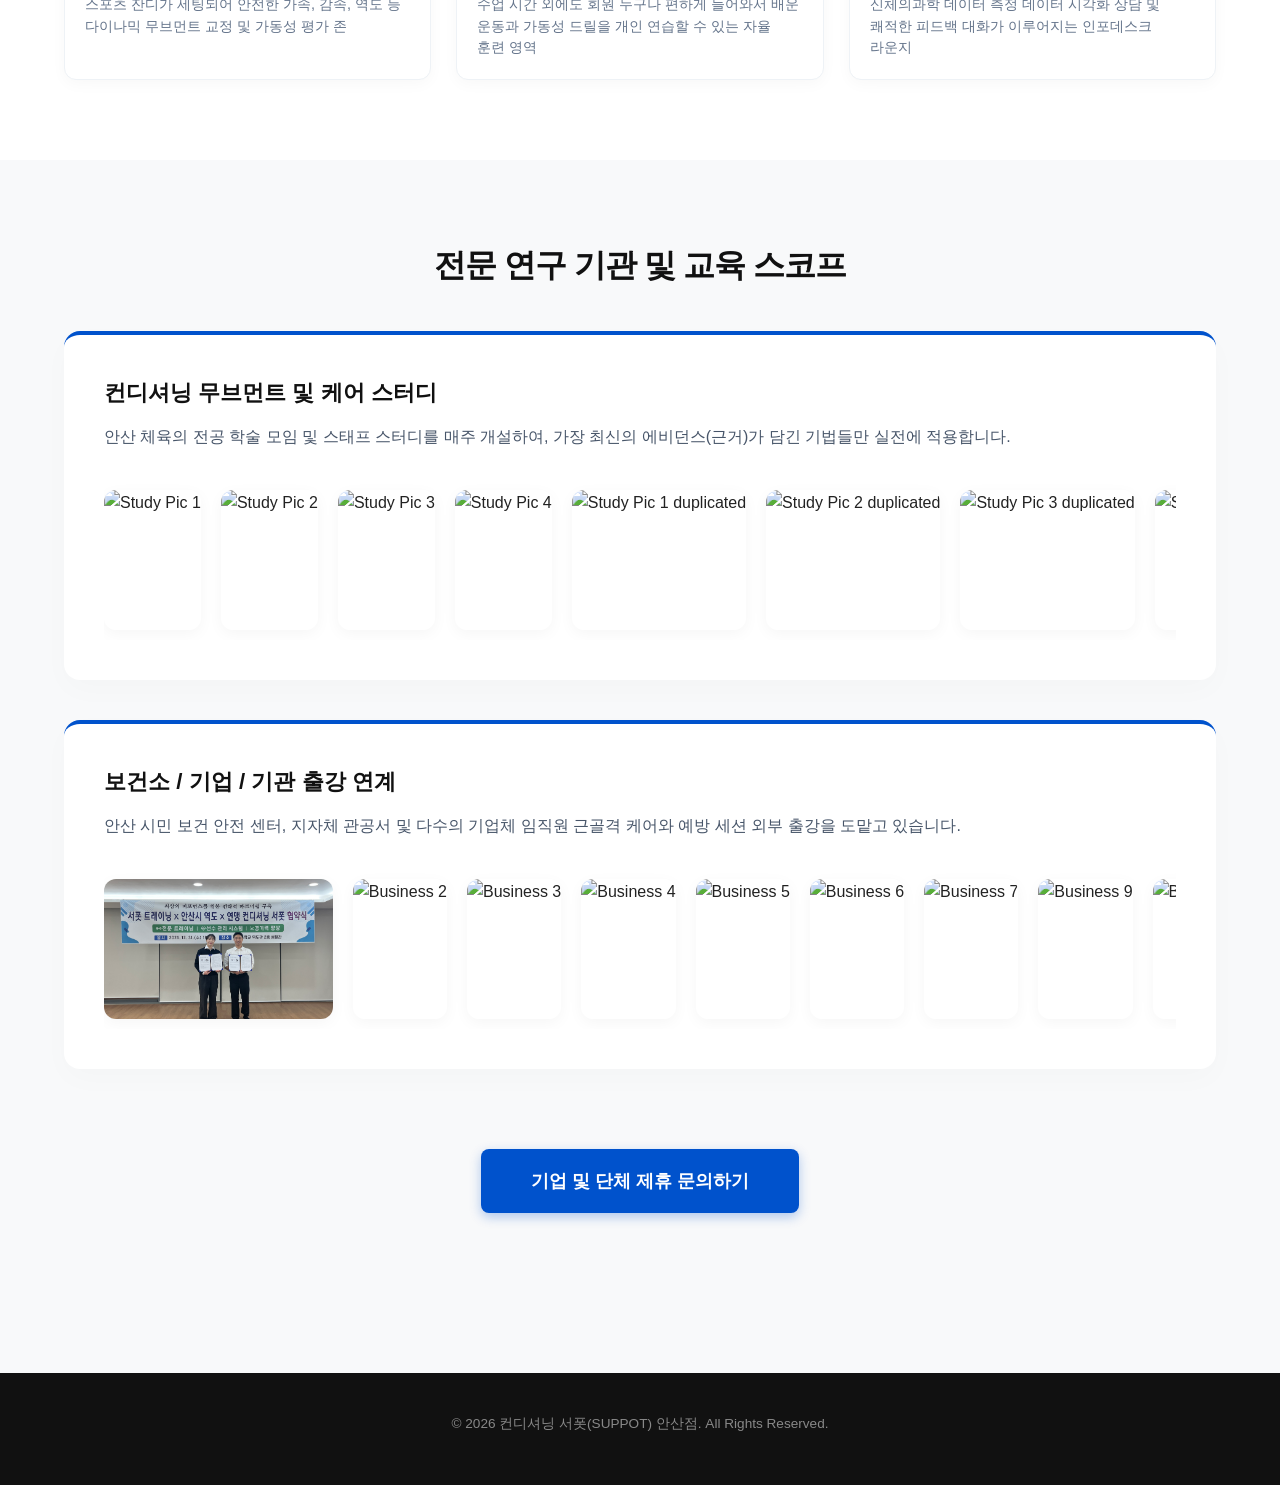
==== commit 4b5f182e: "v.5 v.5" ====
--- a/pages/about.html
+++ b/pages/about.html
@@ -181,8 +181,7 @@
         </div>
         <header>
             <div class="header-container">
-                <div class="logo"><a href="../index.html" style="text-decoration:none; color:#111;">컨디셔닝 서폿</a></div>
-                <nav id="main-nav">
+                <div class="logo"><a href="../index.html" style="text-decoration:none; color:#111; display:flex; align-items:center; gap:10px;"><img src="../assets/logo.jpg" alt="로고" style="height:30px;">스포츠 컨디셔닝 서폿</a></div>                <nav id="main-nav">
                     <ul>
                         <li><a href="../index.html">Home</a></li>
                         <li><a href="./about.html" class="active">서폿 소개</a></li>
@@ -361,48 +360,31 @@
                     <!-- 무한 롤링 슬라이딩 트랙 -->
                     <div class="marquee-container">
                         <div class="marquee-track">
-                            <!-- 2번 이미지 세트 -->
-                            <img src="../assets/center (2).jpg" alt="Outreach Pic 1" onclick="openGalleryModal('../assets/center (2).jpg')">
-                            <img src="../assets/center (3).jpg" alt="Outreach Pic 2" onclick="openGalleryModal('../assets/center (3).jpg')">
-                            <img src="../assets/center (5).jpg" alt="Outreach Pic 3" onclick="openGalleryModal('../assets/center (5).jpg')">
-                            <img src="../assets/center (6).jpg" alt="Outreach Pic 4" onclick="openGalleryModal('../assets/center (6).jpg')">
-                            <!-- 💡 [수정완료] 무한 슬라이드를 위한 복제 세트에도 동일한 onclick 및 자막 속성 완벽 추가 -->
-                            <img src="../assets/center (2).jpg" alt="Outreach Pic 1 duplicated" onclick="openGalleryModal('../assets/center (2).jpg')">
-                            <img src="../assets/center (3).jpg" alt="Outreach Pic 2 duplicated" onclick="openGalleryModal('../assets/center (3).jpg')">
-                            <img src="../assets/center (5).jpg" alt="Outreach Pic 3 duplicated" onclick="openGalleryModal('../assets/center (5).jpg')">
-                            <img src="../assets/center (6).jpg" alt="Outreach Pic 4 duplicated" onclick="openGalleryModal('../assets/center (6).jpg')">
+                            <img src="../assets/business  (1).jpg" alt="Business 1" onclick="openGalleryModal('../assets/business  (1).jpg')">
+                            <img src="../assets/business  (2).jpg" alt="Business 2" onclick="openGalleryModal('../assets/business  (2).jpg')">
+                            <img src="../assets/business  (3).jpg" alt="Business 3" onclick="openGalleryModal('../assets/business  (3).jpg')">
+                            <img src="../assets/business  (4).jpg" alt="Business 4" onclick="openGalleryModal('../assets/business  (4).jpg')">
+                            <img src="../assets/business  (5).jpg" alt="Business 5" onclick="openGalleryModal('../assets/business  (5).jpg')">
+                            <img src="../assets/business  (6).jpg" alt="Business 6" onclick="openGalleryModal('../assets/business  (6).jpg')">
+                            <img src="../assets/business  (7).jpg" alt="Business 7" onclick="openGalleryModal('../assets/business  (7).jpg')">
+                            <img src="../assets/business  (9).jpg" alt="Business 9" onclick="openGalleryModal('../assets/business  (9).jpg')">
+                            <img src="../assets/business  ().jpg" alt="Business Empty" onclick="openGalleryModal('../assets/business  ().jpg')">
+                                <!-- 💡무한 슬라이드를 위한 복제 세트에도 동일한 onclick 및 자막 속성 완벽 추가 -->
+                            <img src="../assets/business  (1).jpg" alt="Business 1" onclick="openGalleryModal('../assets/business  (1).jpg')">
+                            <img src="../assets/business  (2).jpg" alt="Business 2" onclick="openGalleryModal('../assets/business  (2).jpg')">
+                            <img src="../assets/business  (3).jpg" alt="Business 3" onclick="openGalleryModal('../assets/business  (3).jpg')">
+                            <img src="../assets/business  (4).jpg" alt="Business 4" onclick="openGalleryModal('../assets/business  (4).jpg')">
+                            <img src="../assets/business  (5).jpg" alt="Business 5" onclick="openGalleryModal('../assets/business  (5).jpg')">
+                            <img src="../assets/business  (6).jpg" alt="Business 6" onclick="openGalleryModal('../assets/business  (6).jpg')">
+                            <img src="../assets/business  (7).jpg" alt="Business 7" onclick="openGalleryModal('../assets/business  (7).jpg')">
+                            <img src="../assets/business  (9).jpg" alt="Business 9" onclick="openGalleryModal('../assets/business  (9).jpg')">
+                            <img src="../assets/business  ().jpg" alt="Business Empty" onclick="openGalleryModal('../assets/business  ().jpg')">
                         </div>
                     </div>
                 </div>
 
 
-                   <!-- [신규 추가] 협력 및 비즈니스 파트너십 섹션 -->
-        <section class="section-padding bg-light">
-            <div class="container">
-                <h2 class="section-title">비즈니스 파트너십 및 전문 지원</h2>
-                <div class="partnership-grid">
-                    
-                    <div class="facility-card" style="padding: 30px; text-align: center; border-top: 4px solid #0052cc;">
-                        <div style="font-size: 2rem; margin-bottom: 15px;">🤝</div>
-                        <h4 style="font-size: 1.15rem; font-weight: 800; margin-bottom: 15px;">협력 업체 및 제휴사 후원사</h4>
-                        <p style="color: #666; font-size: 0.95rem; line-height: 1.6;">건강한 스포츠 문화를 함께 만들어가는 공식 파트너사들과 견고한 네트워크를 구축하고 있습니다.</p>
-                    </div>
-
-                    <div class="facility-card" style="padding: 30px; text-align: center; border-top: 4px solid #0052cc;">
-                        <div style="font-size: 2rem; margin-bottom: 15px;">🔬</div>
-                        <h4 style="font-size: 1.15rem; font-weight: 800; margin-bottom: 15px;">연구 개발 LAB</h4>
-                        <p style="color: #666; font-size: 0.95rem; line-height: 1.6;">최신 스포츠 의학 데이터를 기반으로, 독자적인 스트레칭 보조 및 평가 기법을 연구·개발합니다.</p>
-                    </div>
-
-                    <div class="facility-card" style="padding: 30px; text-align: center; border-top: 4px solid #0052cc;">
-                        <div style="font-size: 2rem; margin-bottom: 15px;">🚗</div>
-                        <h4 style="font-size: 1.15rem; font-weight: 800; margin-bottom: 15px;">출장 케어 지원</h4>
-                        <p style="color: #666; font-size: 0.95rem; line-height: 1.6;">기업, 학교, 경기 현장 등 컨디셔닝이 필요한 곳 어디든 전문가가 직접 방문하여 케어합니다.</p>
-                    </div>
-
-                </div>
-            </div>
-        </section>
+
 
             <!-- 제휴 문의 버튼 섹션 -->
     <div style="text-align: center; margin: 40px 0 80px 0;">
--- a/css/style.css
+++ b/css/style.css
@@ -45,7 +45,9 @@
 /* ==========================================================================
    상단 영역 고정 헤더 구조 (PC 기본)
    ========================================================================== */
-.fixed-top-area {
+
+
+   .fixed-top-area {
   position: fixed;
   top: 0; left: 0; width: 100%;
   z-index: 1000;
@@ -68,28 +70,31 @@
   border-bottom: 1px solid #eeeeee;
 }
 
+/* 헤더 컨테이너 고정 */
 .header-container {
-  max-width: 1400px;
-  margin: 0 auto;
-  display: table;
-  width: 100%;
-}
-
+    max-width: 1400px;
+    margin: 0 auto;
+    display: flex;
+    justify-content: space-between;
+    align-items: center;
+    width: 95%;
+    height: 70px; /* 모든 페이지 동일하게 70px로 고정 */
+}
+
+/* 로고 크기 및 정렬 통일 */
 header .logo {
-  display: table-cell;
-  vertical-align: middle;
-  width: 25%;
-  color: #111111;
-  font-size: 1.25rem;
-  font-weight: 800;
-  white-space: nowrap;
-}
-
+    display: flex; /* table-cell 대신 flex 사용 권장 */
+    align-items: center;
+    width: 25%;
+    font-size: 1.25rem;
+    font-weight: 800;
+}
+
+/* 내비게이션 크기 통일 */
 header nav {
-  display: table-cell;
-  vertical-align: middle;
-  text-align: right;
-  width: 55%;
+    display: block; /* table-cell 제거 */
+    text-align: right;
+    width: 55%;
 }
 
 header nav ul {
